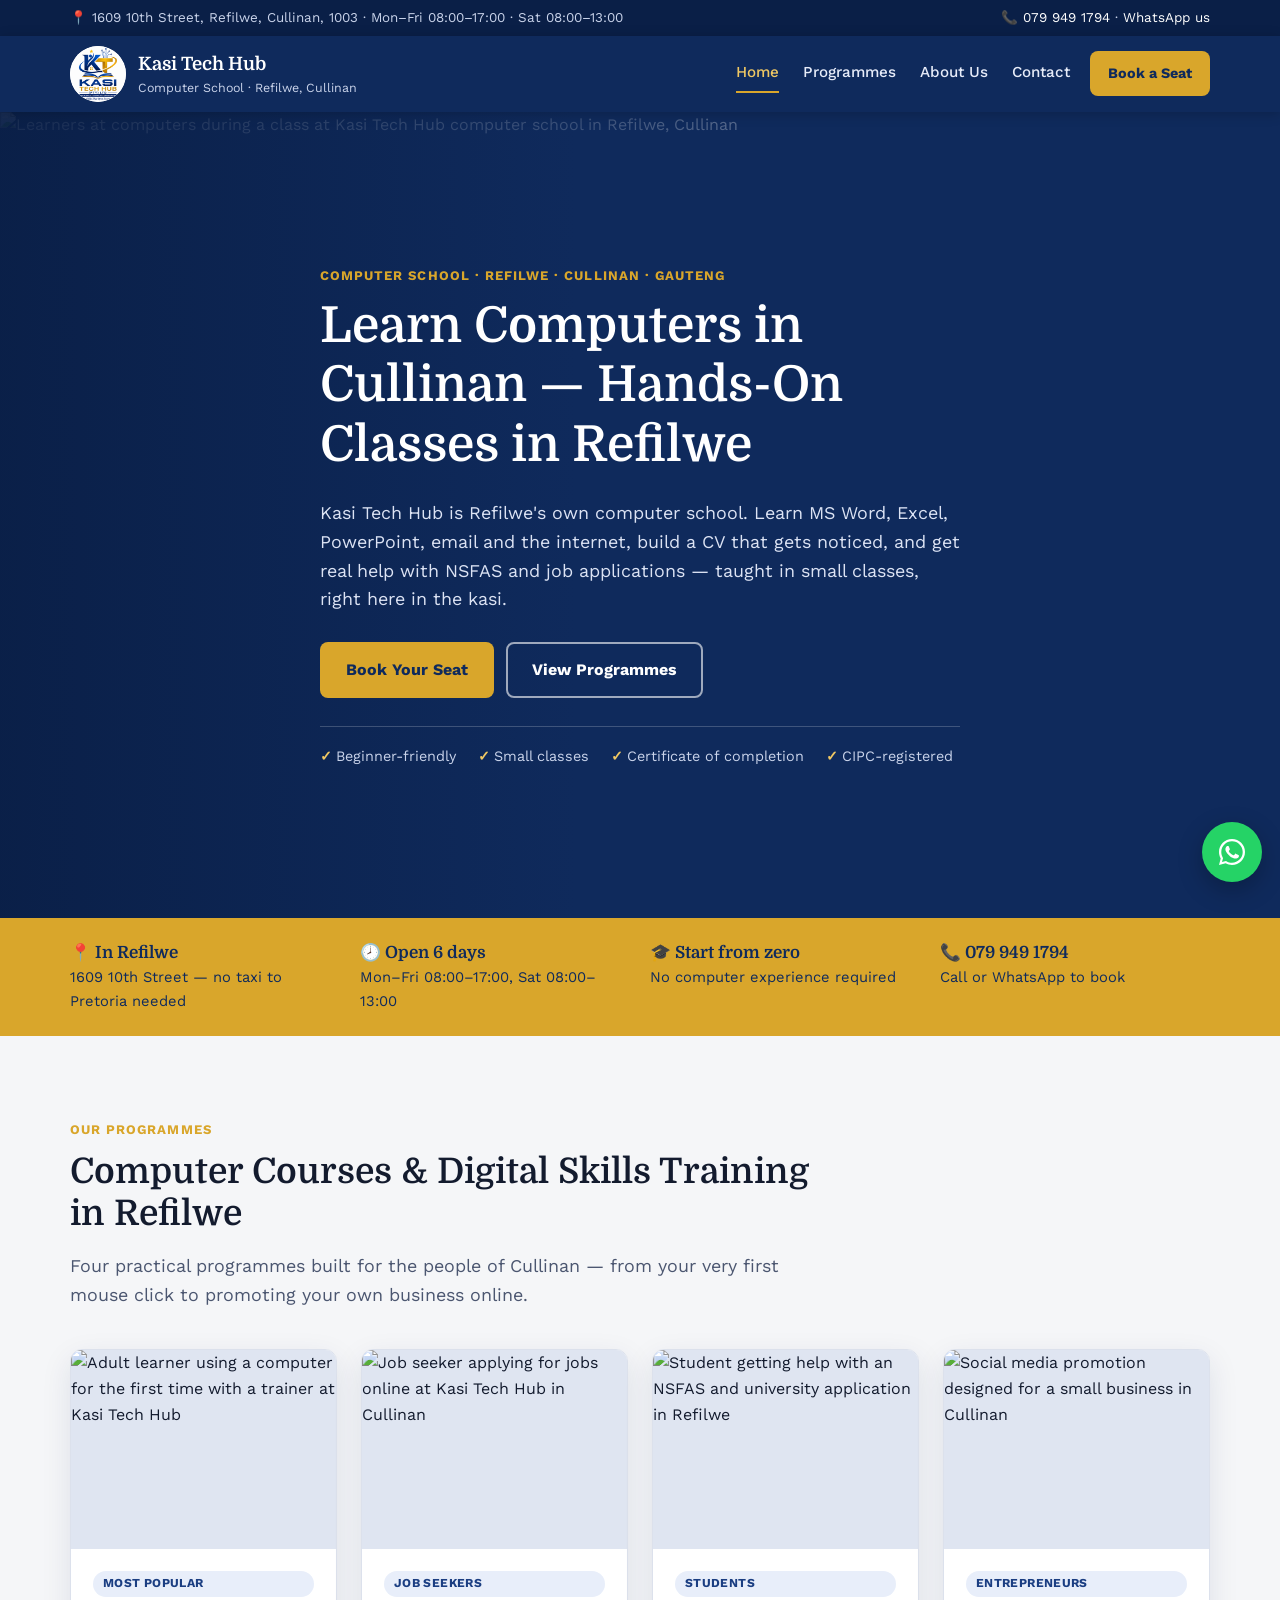
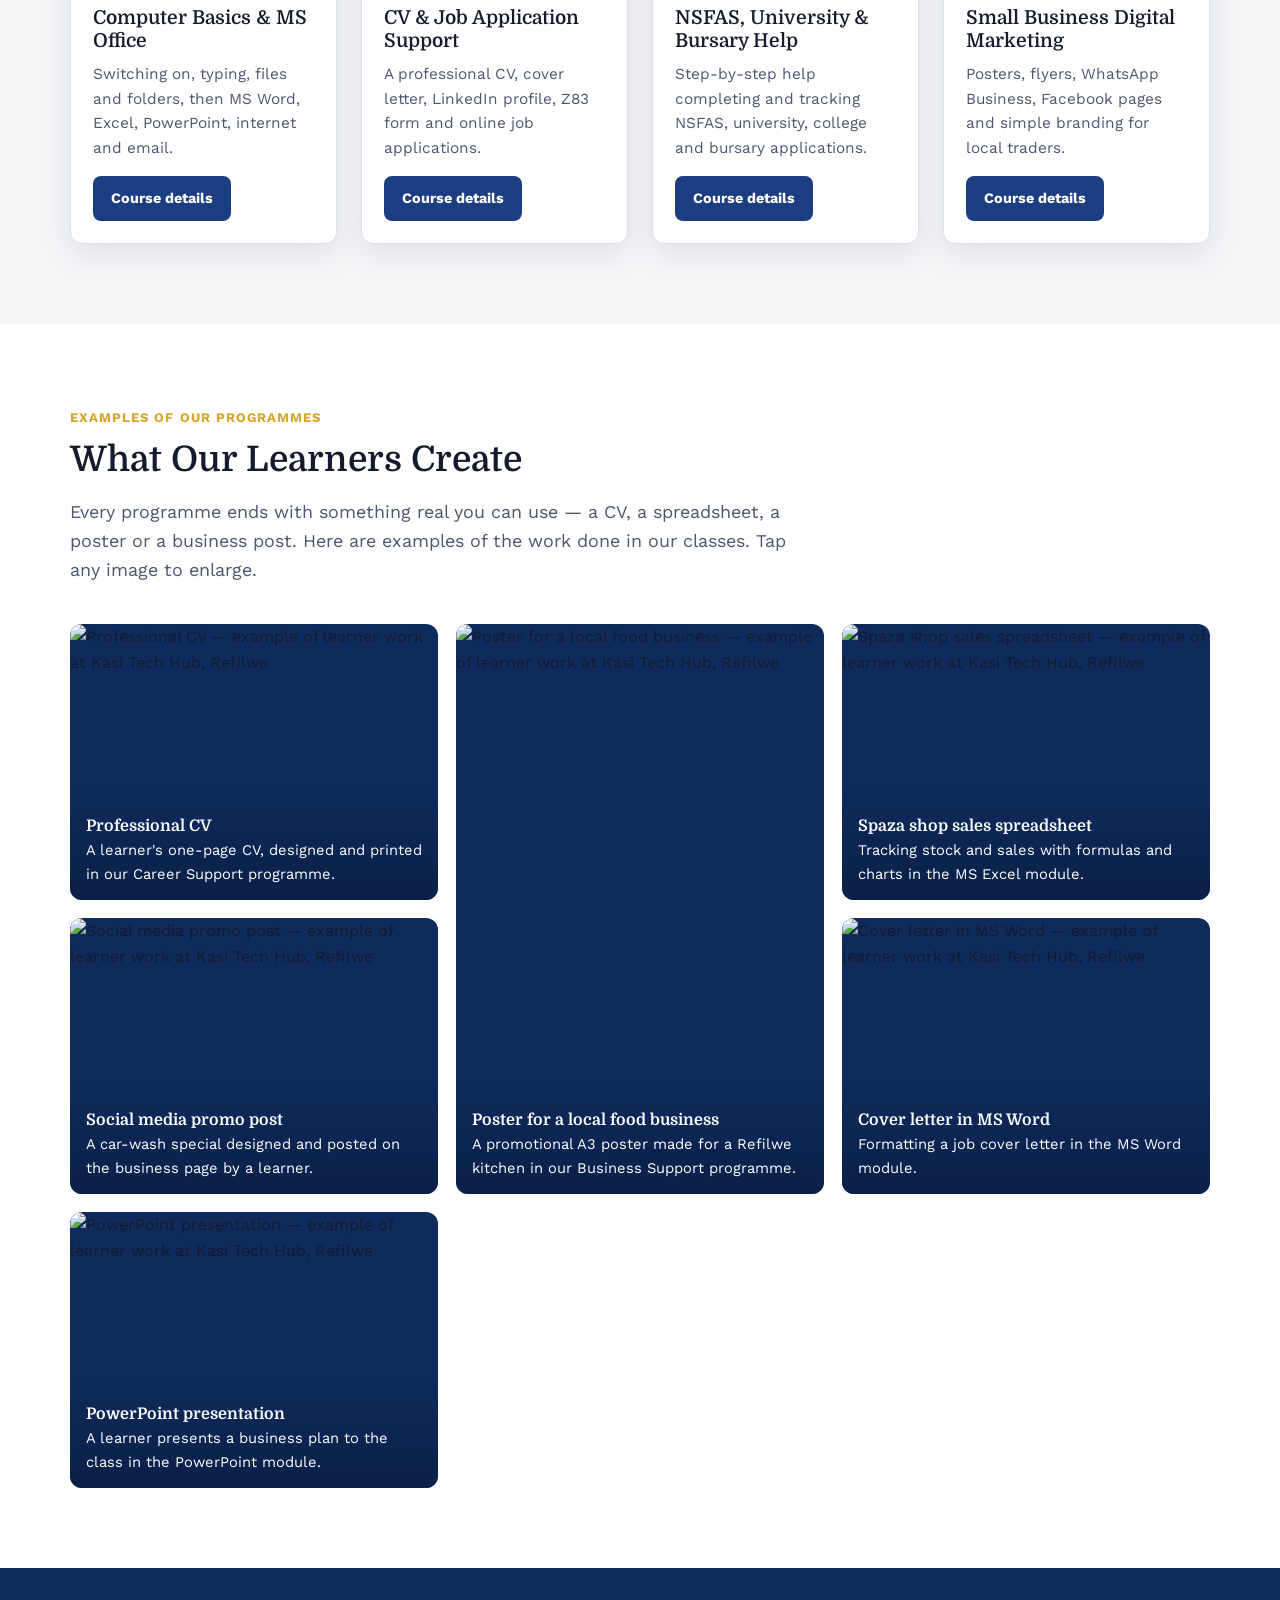
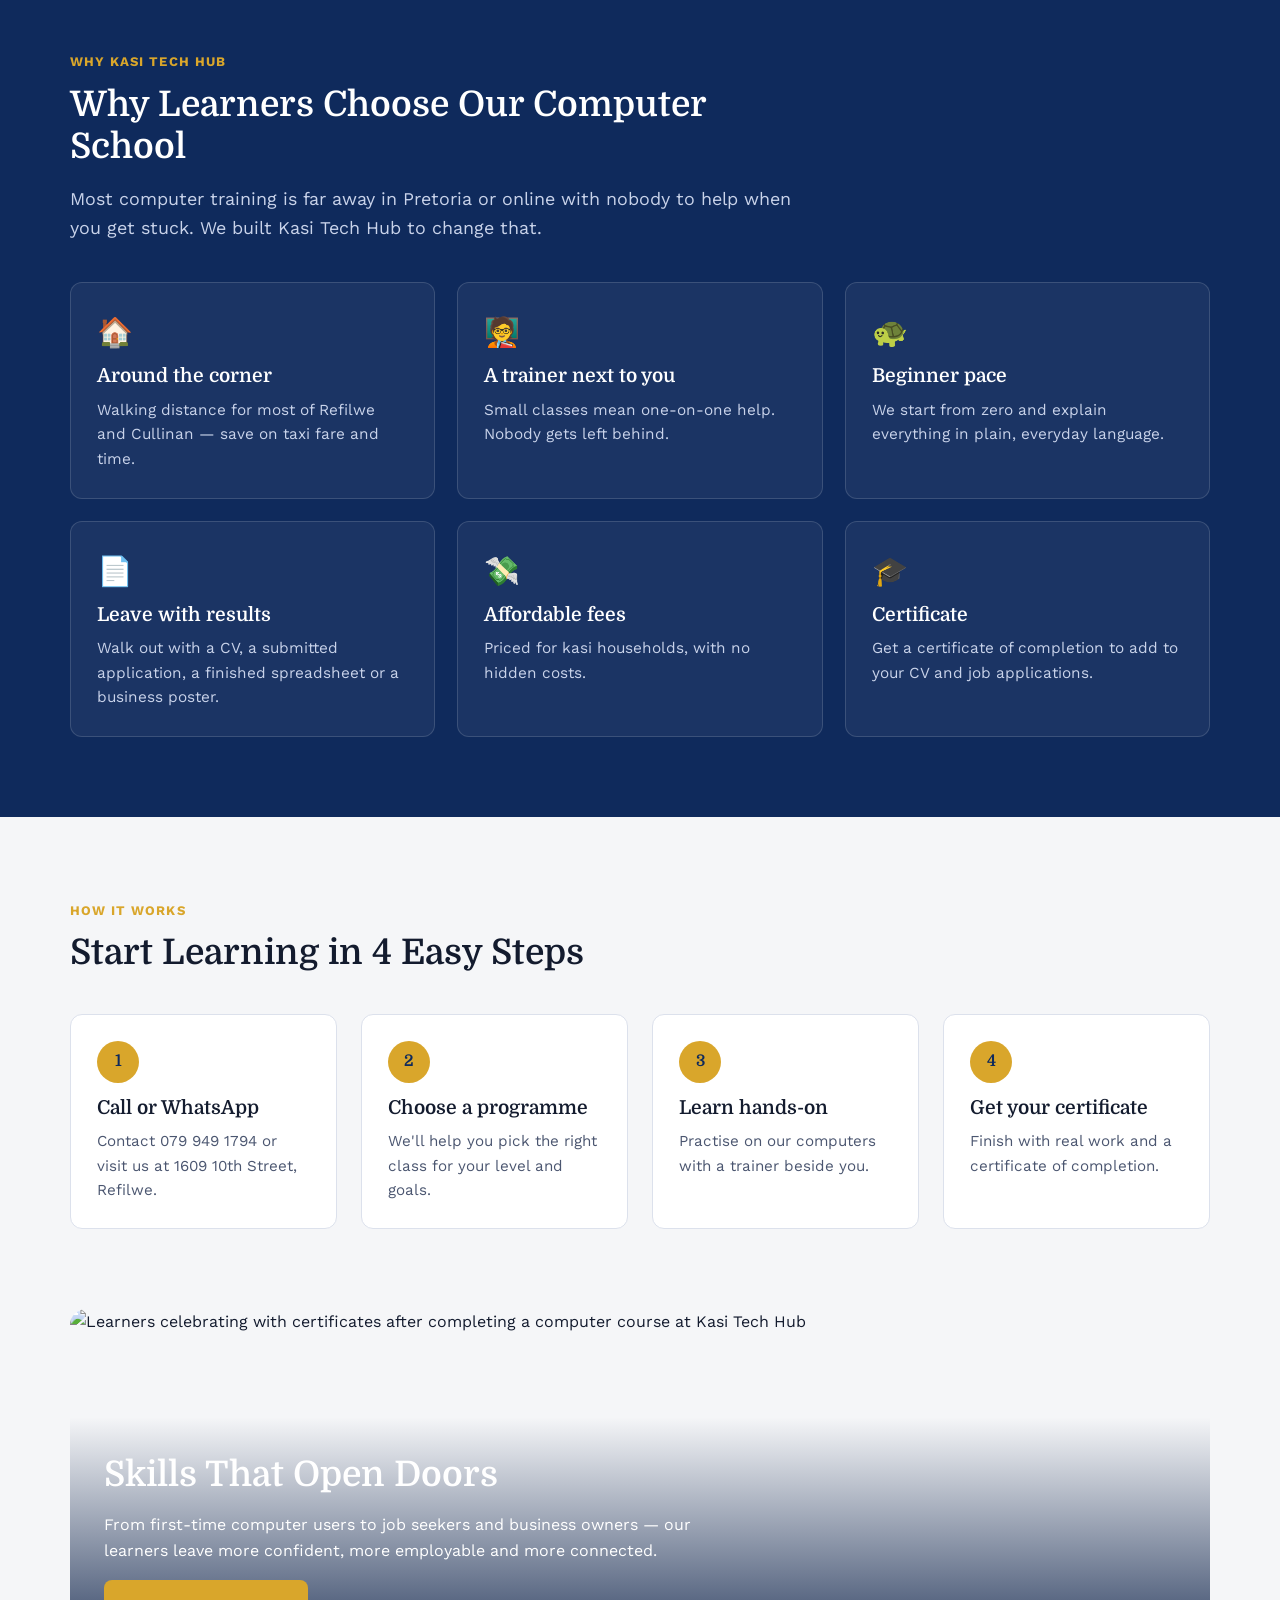
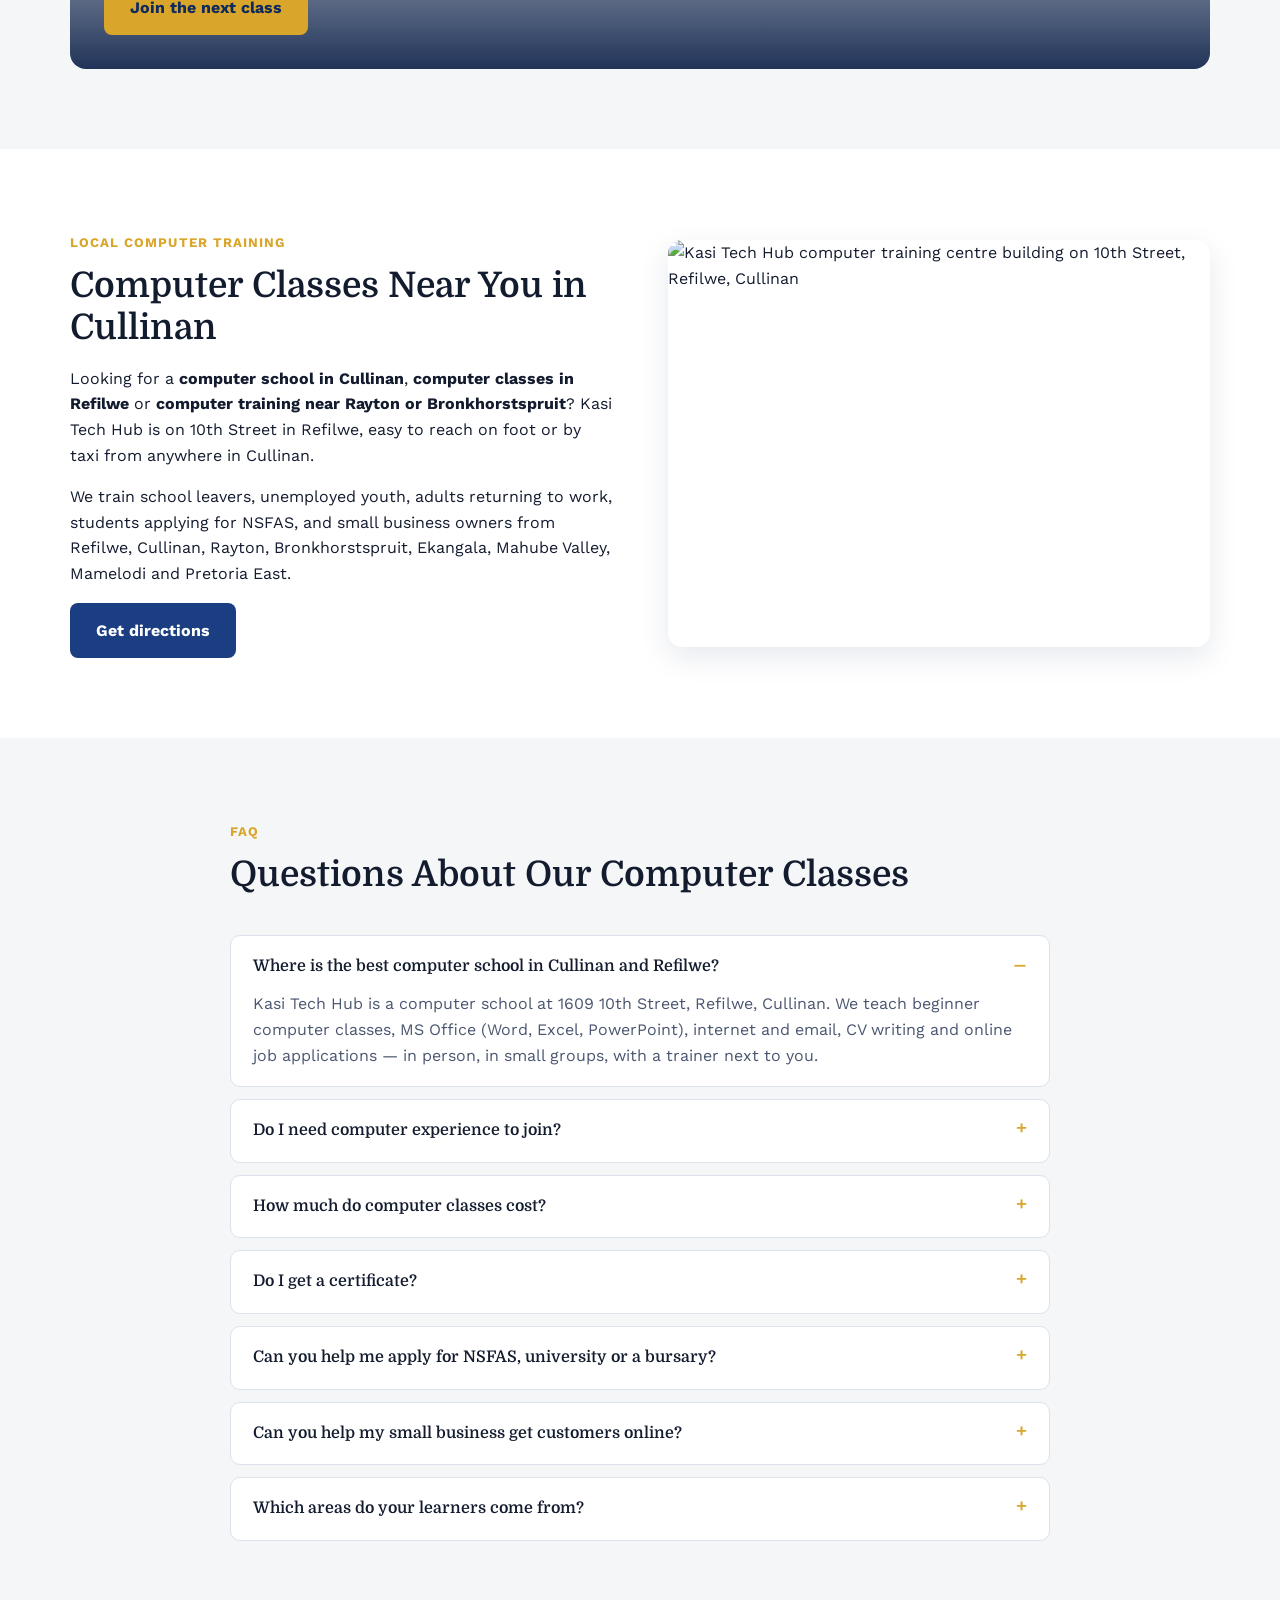
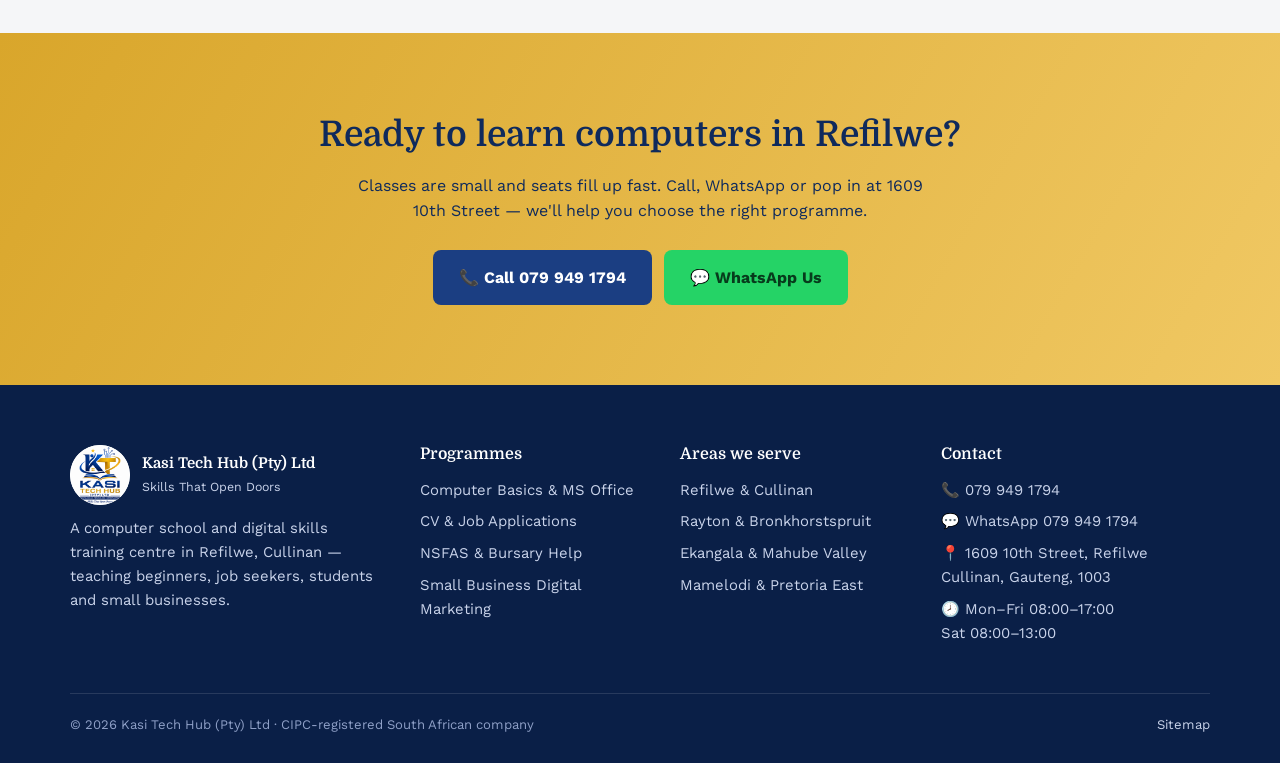
==== index.html @ 9af4c48a "Add Kasi Tech Hub website with programme examples and local SEO Static multi-page site (home, progra" ====
<!doctype html>
<html lang="en-ZA">
<head>
<meta charset="utf-8">
<meta name="viewport" content="width=device-width, initial-scale=1">
<title>Computer School in Cullinan &amp; Refilwe | Computer Classes – Kasi Tech Hub</title>
<meta name="description" content="Kasi Tech Hub is a computer school in Refilwe, Cullinan. Beginner computer classes, MS Word, Excel &amp; PowerPoint, CV writing, NSFAS help and small-business marketing. Call 079 949 1794.">
<link rel="canonical" href="https://www.kasitechhub.co.za/">
<meta name="robots" content="index, follow, max-image-preview:large">
<meta name="geo.region" content="ZA-GP">
<meta name="geo.placename" content="Refilwe, Cullinan">
<meta name="geo.position" content="-25.674;28.526">
<meta name="ICBM" content="-25.674, 28.526">
<meta name="theme-color" content="#0F2A5C">
<meta property="og:type" content="website">
<meta property="og:locale" content="en_ZA">
<meta property="og:site_name" content="Kasi Tech Hub">
<meta property="og:title" content="Computer School in Cullinan &amp; Refilwe | Computer Classes – Kasi Tech Hub">
<meta property="og:description" content="Kasi Tech Hub is a computer school in Refilwe, Cullinan. Beginner computer classes, MS Word, Excel &amp; PowerPoint, CV writing, NSFAS help and small-business marketing. Call 079 949 1794.">
<meta property="og:url" content="https://www.kasitechhub.co.za/">
<meta property="og:image" content="https://d8j0ntlcm91z4.cloudfront.net/user_3JV4uleisDnfjPxWDEigzoZjHHt/hf_20260926_125130_cab742f4-e5e0-47f6-91a9-5dfb69205cfe.png">
<meta name="twitter:card" content="summary_large_image">
<meta name="twitter:title" content="Computer School in Cullinan &amp; Refilwe | Computer Classes – Kasi Tech Hub">
<meta name="twitter:description" content="Kasi Tech Hub is a computer school in Refilwe, Cullinan. Beginner computer classes, MS Word, Excel &amp; PowerPoint, CV writing, NSFAS help and small-business marketing. Call 079 949 1794.">
<meta name="twitter:image" content="https://d8j0ntlcm91z4.cloudfront.net/user_3JV4uleisDnfjPxWDEigzoZjHHt/hf_20260926_125130_cab742f4-e5e0-47f6-91a9-5dfb69205cfe.png">
<link rel="icon" type="image/png" sizes="32x32" href="assets/img/logo-32.png">
<link rel="apple-touch-icon" href="assets/img/logo-180.png">
<link rel="manifest" href="site.webmanifest">
<link rel="preconnect" href="https://fonts.googleapis.com">
<link rel="preconnect" href="https://fonts.gstatic.com" crossorigin>
<link rel="preconnect" href="https://d8j0ntlcm91z4.cloudfront.net">
<link href="https://fonts.googleapis.com/css2?family=Domine:wght@500;600;700&family=Work+Sans:wght@400;500;600;700&display=swap" rel="stylesheet">
<link rel="stylesheet" href="assets/css/style.css">
<script type="application/ld+json">
{
 "@context": "https://schema.org",
 "@type": [
  "EducationalOrganization",
  "LocalBusiness"
 ],
 "@id": "https://www.kasitechhub.co.za/#organization",
 "name": "Kasi Tech Hub",
 "legalName": "Kasi Tech Hub (Pty) Ltd",
 "alternateName": [
  "KASI TECH HUB",
  "Kasi Tech Hub Computer School"
 ],
 "slogan": "Skills That Open Doors",
 "description": "Computer school and digital skills training centre in Refilwe, Cullinan offering beginner computer classes (MS Word, Excel, PowerPoint, internet and email), CV writing, online job applications, NSFAS and bursary application help, and small-business digital marketing.",
 "url": "https://www.kasitechhub.co.za/",
 "logo": "https://www.kasitechhub.co.za/assets/img/logo-512.png",
 "image": [
  "https://d8j0ntlcm91z4.cloudfront.net/user_3JV4uleisDnfjPxWDEigzoZjHHt/hf_20260926_125130_cab742f4-e5e0-47f6-91a9-5dfb69205cfe.png",
  "https://d8j0ntlcm91z4.cloudfront.net/user_3JV4uleisDnfjPxWDEigzoZjHHt/hf_20260926_125216_9e14f090-a2b2-4d70-9766-797fb8b77fbd.png"
 ],
 "telephone": "+27799491794",
 "priceRange": "R",
 "address": {
  "@type": "PostalAddress",
  "streetAddress": "1609 10th Street, Refilwe",
  "addressLocality": "Cullinan",
  "addressRegion": "Gauteng",
  "postalCode": "1003",
  "addressCountry": "ZA"
 },
 "geo": {
  "@type": "GeoCoordinates",
  "latitude": -25.674,
  "longitude": 28.526
 },
 "hasMap": "https://www.google.com/maps/search/?api=1&query=1609+10th+Street+Refilwe+Cullinan",
 "openingHoursSpecification": [
  {
   "@type": "OpeningHoursSpecification",
   "dayOfWeek": [
    "Monday",
    "Tuesday",
    "Wednesday",
    "Thursday",
    "Friday"
   ],
   "opens": "08:00",
   "closes": "17:00"
  },
  {
   "@type": "OpeningHoursSpecification",
   "dayOfWeek": "Saturday",
   "opens": "08:00",
   "closes": "13:00"
  }
 ],
 "areaServed": [
  {
   "@type": "Place",
   "name": "Refilwe"
  },
  {
   "@type": "Place",
   "name": "Cullinan"
  },
  {
   "@type": "Place",
   "name": "Rayton"
  },
  {
   "@type": "Place",
   "name": "Bronkhorstspruit"
  },
  {
   "@type": "Place",
   "name": "Ekangala"
  },
  {
   "@type": "Place",
   "name": "Mahube Valley"
  },
  {
   "@type": "Place",
   "name": "Mamelodi"
  },
  {
   "@type": "Place",
   "name": "Pretoria East"
  }
 ],
 "founder": {
  "@type": "Person",
  "name": "Thabang Seloane",
  "jobTitle": "Director"
 },
 "knowsAbout": [
  "Computer literacy",
  "Microsoft Word",
  "Microsoft Excel",
  "Microsoft PowerPoint",
  "CV writing",
  "NSFAS applications",
  "Digital marketing"
 ],
 "sameAs": []
}
</script>
<script type="application/ld+json">
{
 "@context": "https://schema.org",
 "@type": "FAQPage",
 "mainEntity": [
  {
   "@type": "Question",
   "name": "Where is the best computer school in Cullinan and Refilwe?",
   "acceptedAnswer": {
    "@type": "Answer",
    "text": "Kasi Tech Hub is a computer school at 1609 10th Street, Refilwe, Cullinan. We teach beginner computer classes, MS Office (Word, Excel, PowerPoint), internet and email, CV writing and online job applications — in person, in small groups, with a trainer next to you."
   }
  },
  {
   "@type": "Question",
   "name": "Do I need computer experience to join?",
   "acceptedAnswer": {
    "@type": "Answer",
    "text": "No. Every programme starts from zero. Many of our learners have never used a computer before, so we begin with switching the computer on, using the mouse and keyboard, and saving your work."
   }
  },
  {
   "@type": "Question",
   "name": "How much do computer classes cost?",
   "acceptedAnswer": {
    "@type": "Answer",
    "text": "Our fees are kept affordable for Refilwe and Cullinan households, with no hidden costs. Call or WhatsApp 079 949 1794 for the current fee list for your programme."
   }
  },
  {
   "@type": "Question",
   "name": "Do I get a certificate?",
   "acceptedAnswer": {
    "@type": "Answer",
    "text": "Yes. Learners who complete a programme receive a Kasi Tech Hub certificate of completion that you can add to your CV."
   }
  },
  {
   "@type": "Question",
   "name": "Can you help me apply for NSFAS, university or a bursary?",
   "acceptedAnswer": {
    "@type": "Answer",
    "text": "Yes. We sit with you and complete NSFAS, university, college and bursary applications online, help you scan and upload your documents, and show you how to track your application."
   }
  },
  {
   "@type": "Question",
   "name": "Can you help my small business get customers online?",
   "acceptedAnswer": {
    "@type": "Answer",
    "text": "Yes. We design posters and flyers, set up WhatsApp Business and Facebook pages, and teach you to post promotions so customers in Cullinan can find you."
   }
  },
  {
   "@type": "Question",
   "name": "Which areas do your learners come from?",
   "acceptedAnswer": {
    "@type": "Answer",
    "text": "Most learners come from Refilwe and Cullinan, and we also welcome people from Rayton, Bronkhorstspruit, Ekangala, Mahube Valley, Mamelodi and Pretoria East."
   }
  }
 ]
}
</script>
</head>
<body>
<a class="skip" href="#main">Skip to content</a>
<div class="topbar"><div class="wrap">
  <span>📍 1609 10th Street, Refilwe, Cullinan, 1003 <span class="hide-sm">· Mon–Fri 08:00–17:00 · Sat 08:00–13:00</span></span>
  <span>📞 <a href="tel:+27799491794">079 949 1794</a> · <a href="https://wa.me/27799491794">WhatsApp us</a></span>
</div></div>
<header class="site">
  <div class="header-row">
    <a class="brand" href="index.html" aria-label="Kasi Tech Hub home">
      <img src="assets/img/logo.png" alt="Kasi Tech Hub logo" width="56" height="56">
      <span><strong>Kasi Tech Hub</strong><span>Computer School · Refilwe, Cullinan</span></span>
    </a>
    <button class="menu-toggle" aria-expanded="false" aria-controls="menu">Menu</button>
    <nav class="primary" id="menu" aria-label="Main">
    <a href="index.html" aria-current="page">Home</a>
    <a href="programmes.html">Programmes</a>
    <a href="about.html">About Us</a>
    <a href="contact.html">Contact</a>
    </nav>
    <a class="btn btn-gold btn-sm" href="contact.html">Book a Seat</a>
  </div>
</header>

<main id="main">
<section class="hero">
  <img class="hero-bg" src="https://d8j0ntlcm91z4.cloudfront.net/user_3JV4uleisDnfjPxWDEigzoZjHHt/hf_20260926_125130_cab742f4-e5e0-47f6-91a9-5dfb69205cfe_min.webp" alt="Learners at computers during a class at Kasi Tech Hub computer school in Refilwe, Cullinan" width="1600" height="900" fetchpriority="high">
  <div class="wrap">
    <div class="hero-content">
      <span class="eyebrow">Computer School · Refilwe · Cullinan · Gauteng</span>
      <h1>Learn Computers in Cullinan — Hands-On Classes in Refilwe</h1>
      <p class="lede">Kasi Tech Hub is Refilwe's own computer school. Learn MS Word, Excel, PowerPoint, email and the internet, build a CV that gets noticed, and get real help with NSFAS and job applications — taught in small classes, right here in the kasi.</p>
      <div class="hero-cta">
        <a class="btn btn-gold" href="contact.html">Book Your Seat</a>
        <a class="btn btn-outline" href="programmes.html">View Programmes</a>
      </div>
      <div class="trust">
        <span>Beginner-friendly</span><span>Small classes</span><span>Certificate of completion</span><span>CIPC-registered</span>
      </div>
    </div>
  </div>
</section>

<div class="strip"><div class="wrap">
  <div><strong>📍 In Refilwe</strong>1609 10th Street — no taxi to Pretoria needed</div>
  <div><strong>🕗 Open 6 days</strong>Mon–Fri 08:00–17:00, Sat 08:00–13:00</div>
  <div><strong>🎓 Start from zero</strong>No computer experience required</div>
  <div><strong>📞 079 949 1794</strong>Call or WhatsApp to book</div>
</div></div>

<section id="programmes">
  <div class="wrap">
    <div class="section-head">
      <span class="eyebrow">Our programmes</span>
      <h2>Computer Courses &amp; Digital Skills Training in Refilwe</h2>
      <p class="lede">Four practical programmes built for the people of Cullinan — from your very first mouse click to promoting your own business online.</p>
    </div>
    <div class="cards">
      <article class="card">
        <img src="https://d8j0ntlcm91z4.cloudfront.net/user_3JV4uleisDnfjPxWDEigzoZjHHt/hf_20260926_125216_0af46487-e160-49c7-8f51-c1a892fc5977_min.webp" alt="Adult learner using a computer for the first time with a trainer at Kasi Tech Hub" loading="lazy" width="800" height="600">
        <div class="card-body"><span class="tag">MOST POPULAR</span><h3>Computer Basics &amp; MS Office</h3>
          <p>Switching on, typing, files and folders, then MS Word, Excel, PowerPoint, internet and email.</p>
          <a class="btn btn-navy btn-sm" href="programmes.html#computer-basics">Course details</a></div>
      </article>
      <article class="card">
        <img src="https://d8j0ntlcm91z4.cloudfront.net/user_3JV4uleisDnfjPxWDEigzoZjHHt/hf_20260926_125216_9ce984f4-3634-44bd-bc05-bc726876c1a0_min.webp" alt="Job seeker applying for jobs online at Kasi Tech Hub in Cullinan" loading="lazy" width="800" height="600">
        <div class="card-body"><span class="tag">JOB SEEKERS</span><h3>CV &amp; Job Application Support</h3>
          <p>A professional CV, cover letter, LinkedIn profile, Z83 form and online job applications.</p>
          <a class="btn btn-navy btn-sm" href="programmes.html#career">Course details</a></div>
      </article>
      <article class="card">
        <img src="https://d8j0ntlcm91z4.cloudfront.net/user_3JV4uleisDnfjPxWDEigzoZjHHt/hf_20260926_125216_1683ec9e-e6e0-465c-a689-b8f0b4a8f1a8_min.webp" alt="Student getting help with an NSFAS and university application in Refilwe" loading="lazy" width="800" height="600">
        <div class="card-body"><span class="tag">STUDENTS</span><h3>NSFAS, University &amp; Bursary Help</h3>
          <p>Step-by-step help completing and tracking NSFAS, university, college and bursary applications.</p>
          <a class="btn btn-navy btn-sm" href="programmes.html#education">Course details</a></div>
      </article>
      <article class="card">
        <img src="https://d8j0ntlcm91z4.cloudfront.net/user_3JV4uleisDnfjPxWDEigzoZjHHt/hf_20260926_125216_acf73781-5646-41f3-902a-8734a750a89c_min.webp" alt="Social media promotion designed for a small business in Cullinan" loading="lazy" width="800" height="600">
        <div class="card-body"><span class="tag">ENTREPRENEURS</span><h3>Small Business Digital Marketing</h3>
          <p>Posters, flyers, WhatsApp Business, Facebook pages and simple branding for local traders.</p>
          <a class="btn btn-navy btn-sm" href="programmes.html#business">Course details</a></div>
      </article>
    </div>
  </div>
</section>

<section id="examples" style="background:var(--surface)">
  <div class="wrap">
    <div class="section-head">
      <span class="eyebrow">Examples of our programmes</span>
      <h2>What Our Learners Create</h2>
      <p class="lede">Every programme ends with something real you can use — a CV, a spreadsheet, a poster or a business post. Here are examples of the work done in our classes. Tap any image to enlarge.</p>
    </div>
    <div class="gallery">
  <figure class=""><img src="https://d8j0ntlcm91z4.cloudfront.net/user_3JV4uleisDnfjPxWDEigzoZjHHt/hf_20260926_125216_7e4a7ed5-11cf-4974-9058-5f27483f0265_min.webp" alt="Professional CV — example of learner work at Kasi Tech Hub, Refilwe" loading="lazy" width="800" height="600"><figcaption><b>Professional CV</b>A learner's one-page CV, designed and printed in our Career Support programme.</figcaption></figure>
  <figure class="tall"><img src="https://d8j0ntlcm91z4.cloudfront.net/user_3JV4uleisDnfjPxWDEigzoZjHHt/hf_20260926_125216_51a10f20-39b2-4c3d-bf39-344d93b96498_min.webp" alt="Poster for a local food business — example of learner work at Kasi Tech Hub, Refilwe" loading="lazy" width="800" height="600"><figcaption><b>Poster for a local food business</b>A promotional A3 poster made for a Refilwe kitchen in our Business Support programme.</figcaption></figure>
  <figure class=""><img src="https://d8j0ntlcm91z4.cloudfront.net/user_3JV4uleisDnfjPxWDEigzoZjHHt/hf_20260926_125216_e2cdcccf-f65b-4228-a088-2543e880b2ff_min.webp" alt="Spaza shop sales spreadsheet — example of learner work at Kasi Tech Hub, Refilwe" loading="lazy" width="800" height="600"><figcaption><b>Spaza shop sales spreadsheet</b>Tracking stock and sales with formulas and charts in the MS Excel module.</figcaption></figure>
  <figure class=""><img src="https://d8j0ntlcm91z4.cloudfront.net/user_3JV4uleisDnfjPxWDEigzoZjHHt/hf_20260926_125216_acf73781-5646-41f3-902a-8734a750a89c_min.webp" alt="Social media promo post — example of learner work at Kasi Tech Hub, Refilwe" loading="lazy" width="800" height="600"><figcaption><b>Social media promo post</b>A car-wash special designed and posted on the business page by a learner.</figcaption></figure>
  <figure class=""><img src="https://d8j0ntlcm91z4.cloudfront.net/user_3JV4uleisDnfjPxWDEigzoZjHHt/hf_20260926_125216_6c82ff08-cc99-49a5-a837-b574ddd1720a_min.webp" alt="Cover letter in MS Word — example of learner work at Kasi Tech Hub, Refilwe" loading="lazy" width="800" height="600"><figcaption><b>Cover letter in MS Word</b>Formatting a job cover letter in the MS Word module.</figcaption></figure>
  <figure class=""><img src="https://d8j0ntlcm91z4.cloudfront.net/user_3JV4uleisDnfjPxWDEigzoZjHHt/hf_20260926_125216_dae05018-004c-401d-9f7d-161fc2ddcc3b_min.webp" alt="PowerPoint presentation — example of learner work at Kasi Tech Hub, Refilwe" loading="lazy" width="800" height="600"><figcaption><b>PowerPoint presentation</b>A learner presents a business plan to the class in the PowerPoint module.</figcaption></figure>
</div>
<div class="lightbox" role="dialog" aria-modal="true" aria-label="Enlarged example"><button aria-label="Close">×</button><img src="" alt=""><p></p></div>
  </div>
</section>

<section class="dark" id="why">
  <div class="wrap">
    <div class="section-head">
      <span class="eyebrow">Why Kasi Tech Hub</span>
      <h2>Why Learners Choose Our Computer School</h2>
      <p class="lede">Most computer training is far away in Pretoria or online with nobody to help when you get stuck. We built Kasi Tech Hub to change that.</p>
    </div>
    <div class="features">
      <div class="feature"><div class="ico">🏠</div><h3>Around the corner</h3><p>Walking distance for most of Refilwe and Cullinan — save on taxi fare and time.</p></div>
      <div class="feature"><div class="ico">🧑‍🏫</div><h3>A trainer next to you</h3><p>Small classes mean one-on-one help. Nobody gets left behind.</p></div>
      <div class="feature"><div class="ico">🐢</div><h3>Beginner pace</h3><p>We start from zero and explain everything in plain, everyday language.</p></div>
      <div class="feature"><div class="ico">📄</div><h3>Leave with results</h3><p>Walk out with a CV, a submitted application, a finished spreadsheet or a business poster.</p></div>
      <div class="feature"><div class="ico">💸</div><h3>Affordable fees</h3><p>Priced for kasi households, with no hidden costs.</p></div>
      <div class="feature"><div class="ico">🎓</div><h3>Certificate</h3><p>Get a certificate of completion to add to your CV and job applications.</p></div>
    </div>
  </div>
</section>

<section id="how">
  <div class="wrap">
    <div class="section-head"><span class="eyebrow">How it works</span><h2>Start Learning in 4 Easy Steps</h2></div>
    <div class="steps">
      <div class="step"><h3>Call or WhatsApp</h3><p>Contact 079 949 1794 or visit us at 1609 10th Street, Refilwe.</p></div>
      <div class="step"><h3>Choose a programme</h3><p>We'll help you pick the right class for your level and goals.</p></div>
      <div class="step"><h3>Learn hands-on</h3><p>Practise on our computers with a trainer beside you.</p></div>
      <div class="step"><h3>Get your certificate</h3><p>Finish with real work and a certificate of completion.</p></div>
    </div>
  </div>
</section>

<section style="padding-top:0">
  <div class="wrap">
    <div class="banner">
      <img src="https://d8j0ntlcm91z4.cloudfront.net/user_3JV4uleisDnfjPxWDEigzoZjHHt/hf_20260926_125243_c3351b5f-0755-4ce2-a9d0-02a6b1ad0cc9_min.webp" alt="Learners celebrating with certificates after completing a computer course at Kasi Tech Hub" loading="lazy" width="1600" height="900">
      <div class="banner-text">
        <h2>Skills That Open Doors</h2>
        <p>From first-time computer users to job seekers and business owners — our learners leave more confident, more employable and more connected.</p>
        <a class="btn btn-gold" href="contact.html">Join the next class</a>
      </div>
    </div>
  </div>
</section>

<section style="background:var(--surface)" id="areas">
  <div class="wrap split">
    <div>
      <span class="eyebrow">Local computer training</span>
      <h2>Computer Classes Near You in Cullinan</h2>
      <p>Looking for a <strong>computer school in Cullinan</strong>, <strong>computer classes in Refilwe</strong> or <strong>computer training near Rayton or Bronkhorstspruit</strong>? Kasi Tech Hub is on 10th Street in Refilwe, easy to reach on foot or by taxi from anywhere in Cullinan.</p>
      <p>We train school leavers, unemployed youth, adults returning to work, students applying for NSFAS, and small business owners from Refilwe, Cullinan, Rayton, Bronkhorstspruit, Ekangala, Mahube Valley, Mamelodi and Pretoria East.</p>
      <a class="btn btn-navy" href="contact.html#map">Get directions</a>
    </div>
    <figure class="split-media" style="margin:0">
      <img src="https://d8j0ntlcm91z4.cloudfront.net/user_3JV4uleisDnfjPxWDEigzoZjHHt/hf_20260926_125216_9e14f090-a2b2-4d70-9766-797fb8b77fbd_min.webp" alt="Kasi Tech Hub computer training centre building on 10th Street, Refilwe, Cullinan" loading="lazy" width="800" height="450">
    </figure>
  </div>
</section>

<section class="faq" id="faq">
  <div class="wrap" style="max-width:860px">
    <div class="section-head"><span class="eyebrow">FAQ</span><h2>Questions About Our Computer Classes</h2></div>
    <details open><summary>Where is the best computer school in Cullinan and Refilwe?</summary><p>Kasi Tech Hub is a computer school at 1609 10th Street, Refilwe, Cullinan. We teach beginner computer classes, MS Office (Word, Excel, PowerPoint), internet and email, CV writing and online job applications — in person, in small groups, with a trainer next to you.</p></details>
<details><summary>Do I need computer experience to join?</summary><p>No. Every programme starts from zero. Many of our learners have never used a computer before, so we begin with switching the computer on, using the mouse and keyboard, and saving your work.</p></details>
<details><summary>How much do computer classes cost?</summary><p>Our fees are kept affordable for Refilwe and Cullinan households, with no hidden costs. Call or WhatsApp 079 949 1794 for the current fee list for your programme.</p></details>
<details><summary>Do I get a certificate?</summary><p>Yes. Learners who complete a programme receive a Kasi Tech Hub certificate of completion that you can add to your CV.</p></details>
<details><summary>Can you help me apply for NSFAS, university or a bursary?</summary><p>Yes. We sit with you and complete NSFAS, university, college and bursary applications online, help you scan and upload your documents, and show you how to track your application.</p></details>
<details><summary>Can you help my small business get customers online?</summary><p>Yes. We design posters and flyers, set up WhatsApp Business and Facebook pages, and teach you to post promotions so customers in Cullinan can find you.</p></details>
<details><summary>Which areas do your learners come from?</summary><p>Most learners come from Refilwe and Cullinan, and we also welcome people from Rayton, Bronkhorstspruit, Ekangala, Mahube Valley, Mamelodi and Pretoria East.</p></details>
  </div>
</section>
</main>

<section class="cta">
  <div class="wrap">
    <h2>Ready to learn computers in Refilwe?</h2>
    <p>Classes are small and seats fill up fast. Call, WhatsApp or pop in at 1609 10th Street — we'll help you choose the right programme.</p>
    <div class="actions">
      <a class="btn btn-navy" href="tel:+27799491794">📞 Call 079 949 1794</a>
      <a class="btn btn-wa" href="https://wa.me/27799491794">💬 WhatsApp Us</a>
    </div>
  </div>
</section>

<footer>
  <div class="wrap">
    <div class="footer-grid">
      <div>
        <div class="footer-brand"><img src="assets/img/logo.png" alt="" width="60" height="60" loading="lazy"><div><strong>Kasi Tech Hub (Pty) Ltd</strong><br><small>Skills That Open Doors</small></div></div>
        <p>A computer school and digital skills training centre in Refilwe, Cullinan — teaching beginners, job seekers, students and small businesses.</p>
      </div>
      <div>
        <h4>Programmes</h4>
        <ul>
          <li><a href="programmes.html#computer-basics">Computer Basics &amp; MS Office</a></li>
          <li><a href="programmes.html#career">CV &amp; Job Applications</a></li>
          <li><a href="programmes.html#education">NSFAS &amp; Bursary Help</a></li>
          <li><a href="programmes.html#business">Small Business Digital Marketing</a></li>
        </ul>
      </div>
      <div>
        <h4>Areas we serve</h4>
        <ul>
          <li>Refilwe &amp; Cullinan</li>
          <li>Rayton &amp; Bronkhorstspruit</li>
          <li>Ekangala &amp; Mahube Valley</li>
          <li>Mamelodi &amp; Pretoria East</li>
        </ul>
      </div>
      <div>
        <h4>Contact</h4>
        <ul>
          <li><a href="tel:+27799491794">📞 079 949 1794</a></li>
          <li><a href="https://wa.me/27799491794">💬 WhatsApp 079 949 1794</a></li>
          <li>📍 1609 10th Street, Refilwe<br>Cullinan, Gauteng, 1003</li>
          <li>🕗 Mon–Fri 08:00–17:00<br>Sat 08:00–13:00</li>
        </ul>
      </div>
    </div>
    <div class="footer-bottom">
      <span>© <span data-year>2026</span> Kasi Tech Hub (Pty) Ltd · CIPC-registered South African company</span>
      <span><a href="sitemap.xml">Sitemap</a></span>
    </div>
  </div>
</footer>
<a class="wa-float" href="https://wa.me/27799491794?text=Hi%20Kasi%20Tech%20Hub%2C%20I%27d%20like%20to%20know%20more%20about%20your%20computer%20classes." aria-label="Chat with Kasi Tech Hub on WhatsApp"><svg viewBox="0 0 32 32" aria-hidden="true"><path d="M16 3C8.8 3 3 8.8 3 16c0 2.3.6 4.5 1.7 6.5L3 29l6.7-1.7c1.9 1 4.1 1.6 6.3 1.6 7.2 0 13-5.8 13-13S23.2 3 16 3zm0 23.7c-2 0-3.9-.5-5.6-1.5l-.4-.2-4 1 1.1-3.9-.3-.4C5.8 20 5.3 18 5.3 16 5.3 10.1 10.1 5.3 16 5.3S26.7 10.1 26.7 16 21.9 26.7 16 26.7zm5.9-8c-.3-.2-1.9-.9-2.2-1-.3-.1-.5-.2-.7.2-.2.3-.8 1-1 1.2-.2.2-.4.2-.7.1-.3-.2-1.4-.5-2.6-1.6-1-.9-1.6-1.9-1.8-2.2-.2-.3 0-.5.1-.7l.5-.6c.2-.2.2-.3.3-.6.1-.2 0-.4 0-.6l-1-2.4c-.3-.6-.5-.5-.7-.5h-.6c-.2 0-.6.1-.9.4-.3.3-1.2 1.1-1.2 2.8s1.2 3.2 1.4 3.5c.2.2 2.4 3.6 5.7 5 .8.3 1.4.5 1.9.7.8.3 1.5.2 2.1.1.6-.1 1.9-.8 2.2-1.5.3-.7.3-1.4.2-1.5-.1-.2-.3-.3-.6-.4z"/></svg></a>
<script src="assets/js/main.js" defer></script>
</body>
</html>
---- assets/css/style.css ----
/* Kasi Tech Hub — site styles */
:root{
  --navy-deep:#0F2A5C;
  --navy:#1B3E82;
  --navy-mid:#2E56A8;
  --gold:#D9A62B;
  --gold-light:#F0C863;
  --green:#25D366;
  --bg:#F5F6F8;
  --surface:#FFFFFF;
  --text:#131B2E;
  --muted:#4B5670;
  --border:#DCE1EC;
  --radius:8px;
  --shadow:0 10px 30px rgba(15,42,92,.10);
}
*,*::before,*::after{box-sizing:border-box;}
html{scroll-behavior:smooth; scroll-padding-top:90px;}
body{
  margin:0; background:var(--bg); color:var(--text);
  font-family:'Work Sans',-apple-system,BlinkMacSystemFont,'Segoe UI',sans-serif;
  line-height:1.6; -webkit-font-smoothing:antialiased;
}
h1,h2,h3,h4{font-family:'Domine',Georgia,serif; line-height:1.2; margin:0 0 .5em; font-weight:600;}
h1{font-size:clamp(2rem,4.4vw,3.1rem);}
h2{font-size:clamp(1.55rem,3vw,2.2rem);}
h3{font-size:1.2rem;}
p{margin:0 0 1em;}
a{color:var(--navy-mid);}
img{max-width:100%; height:auto; display:block;}
.wrap{max-width:1180px; margin:0 auto; padding:0 20px;}
section{padding:80px 0;}
.eyebrow{display:inline-block; font-size:.82rem; font-weight:700; letter-spacing:.08em; text-transform:uppercase; color:var(--gold); margin-bottom:.8em;}
.lede{font-size:1.12rem; color:var(--muted); max-width:66ch;}
.section-head{max-width:760px; margin-bottom:40px;}
.center{text-align:center; margin-left:auto; margin-right:auto;}
.skip{position:absolute; left:-9999px;}
.skip:focus{left:12px; top:12px; z-index:100; background:#fff; padding:8px 12px;}

/* Top bar */
.topbar{background:#0A1F47; color:#C9D3EA; font-size:.84rem;}
.topbar .wrap{display:flex; justify-content:space-between; gap:12px; padding-top:7px; padding-bottom:7px; flex-wrap:wrap;}
.topbar a{color:#fff; text-decoration:none;}

/* Header */
header.site{position:sticky; top:0; z-index:50; background:var(--navy-deep); box-shadow:0 2px 12px rgba(0,0,0,.2);}
.header-row{display:flex; align-items:center; gap:20px; padding:10px 20px; max-width:1180px; margin:0 auto;}
.brand{display:flex; align-items:center; gap:12px; text-decoration:none; margin-right:auto;}
.brand img{width:56px; height:56px; border-radius:50%; background:#fff;}
.brand strong{display:block; color:#fff; font-family:'Domine',serif; font-size:1.15rem;}
.brand span{display:block; color:#C9D3EA; font-size:.78rem;}
nav.primary{display:flex; gap:24px;}
nav.primary a{color:#E7ECF9; text-decoration:none; font-weight:500; font-size:.95rem; padding:6px 0; border-bottom:2px solid transparent;}
nav.primary a:hover, nav.primary a[aria-current="page"]{color:var(--gold-light); border-bottom-color:var(--gold);}
.menu-toggle{display:none; background:none; border:1px solid rgba(255,255,255,.4); color:#fff; padding:8px 12px; border-radius:var(--radius); font:inherit; cursor:pointer;}

/* Buttons */
.btn{display:inline-flex; align-items:center; gap:8px; font-weight:700; padding:13px 24px; border-radius:var(--radius); text-decoration:none; border:2px solid transparent; transition:transform .15s, background .15s; cursor:pointer; font-size:1rem; font-family:inherit;}
.btn:hover{transform:translateY(-2px);}
.btn-gold{background:var(--gold); color:var(--navy-deep);}
.btn-gold:hover{background:var(--gold-light);}
.btn-navy{background:var(--navy); color:#fff;}
.btn-navy:hover{background:var(--navy-mid);}
.btn-outline{border-color:rgba(255,255,255,.6); color:#fff;}
.btn-outline:hover{border-color:#fff;}
.btn-wa{background:var(--green); color:#073B1C;}
.btn-sm{padding:9px 16px; font-size:.9rem;}

/* Hero */
.hero{position:relative; color:#fff; min-height:620px; display:flex; align-items:center; overflow:hidden; background:var(--navy-deep);}
.hero-bg{position:absolute; inset:0; width:100%; height:100%; object-fit:cover;}
.hero::after{content:""; position:absolute; inset:0; background:linear-gradient(90deg, rgba(10,31,71,.94) 0%, rgba(15,42,92,.82) 45%, rgba(15,42,92,.35) 100%);}
.hero .wrap{position:relative; z-index:1; padding-top:70px; padding-bottom:70px;}
.hero-content{max-width:640px;}
.hero h1{color:#fff;}
.hero .lede{color:#DCE3F4;}
.hero-cta{display:flex; flex-wrap:wrap; gap:12px; margin:28px 0;}
.trust{display:flex; flex-wrap:wrap; gap:10px 22px; padding-top:18px; border-top:1px solid rgba(255,255,255,.2); font-size:.9rem; color:#C9D3EA;}
.trust span::before{content:"✓ "; color:var(--gold-light); font-weight:700;}

.page-hero{background:linear-gradient(135deg,var(--navy-deep),var(--navy)); color:#fff; padding:64px 0 56px;}
.page-hero h1{color:#fff;}
.page-hero .lede{color:#D7DEF2;}
.crumbs{font-size:.85rem; color:#AEB9D1; margin-bottom:14px;}
.crumbs a{color:#fff;}

/* Info strip */
.strip{background:var(--gold); color:var(--navy-deep);}
.strip .wrap{display:grid; grid-template-columns:repeat(4,1fr); gap:20px; padding-top:22px; padding-bottom:22px;}
.strip div{font-size:.92rem;}
.strip strong{display:block; font-family:'Domine',serif; font-size:1.05rem;}

/* Programme cards */
.cards{display:grid; grid-template-columns:repeat(auto-fit,minmax(260px,1fr)); gap:24px;}
.card{background:var(--surface); border:1px solid var(--border); border-radius:12px; overflow:hidden; box-shadow:var(--shadow); display:flex; flex-direction:column;}
.card img{aspect-ratio:4/3; object-fit:cover; width:100%; background:#dfe5f1;}
.card-body{padding:22px; display:flex; flex-direction:column; flex:1;}
.card-body p{color:var(--muted); font-size:.96rem;}
.card-body ul{margin:0 0 16px; padding-left:1.1em; color:var(--muted); font-size:.95rem;}
.card-body .btn{margin-top:auto; align-self:flex-start;}
.tag{display:inline-block; background:#E8EEFA; color:var(--navy); font-size:.76rem; font-weight:700; padding:3px 10px; border-radius:99px; margin-bottom:10px; letter-spacing:.03em;}

/* Split rows */
.split{display:grid; grid-template-columns:1fr 1fr; gap:56px; align-items:center;}
.split + .split{margin-top:80px;}
.split.reverse .split-media{order:2;}
.split-media img{border-radius:14px; box-shadow:var(--shadow); width:100%; aspect-ratio:4/3; object-fit:cover;}
.split-media figcaption{font-size:.85rem; color:var(--muted); margin-top:10px;}
.check{list-style:none; padding:0; margin:0 0 20px;}
.check li{padding-left:28px; position:relative; margin-bottom:8px;}
.check li::before{content:"✓"; position:absolute; left:0; top:0; color:var(--gold); font-weight:800;}
.meta{display:flex; flex-wrap:wrap; gap:10px; margin:0 0 20px; padding:0; list-style:none;}
.meta li{background:var(--surface); border:1px solid var(--border); border-radius:99px; padding:5px 14px; font-size:.86rem;}
.meta li b{color:var(--navy);}

/* Portfolio / examples gallery */
.gallery{display:grid; grid-template-columns:repeat(3,1fr); gap:18px;}
.gallery figure{margin:0; position:relative; border-radius:12px; overflow:hidden; background:var(--navy-deep); cursor:zoom-in;}
.gallery img{width:100%; aspect-ratio:4/3; object-fit:cover; transition:transform .35s, opacity .35s;}
.gallery figure:hover img{transform:scale(1.05); opacity:.85;}
.gallery figcaption{position:absolute; left:0; right:0; bottom:0; padding:30px 16px 14px; color:#fff; font-size:.92rem; background:linear-gradient(transparent, rgba(10,31,71,.92));}
.gallery figcaption b{display:block; font-family:'Domine',serif; font-size:1rem;}
.gallery .tall{grid-row:span 2;}
.gallery .tall img{aspect-ratio:auto; height:100%;}

.lightbox{position:fixed; inset:0; background:rgba(5,12,28,.92); display:none; align-items:center; justify-content:center; z-index:200; padding:20px; flex-direction:column;}
.lightbox.open{display:flex;}
.lightbox img{max-height:80vh; border-radius:10px;}
.lightbox p{color:#fff; margin-top:14px; text-align:center; max-width:60ch;}
.lightbox button{position:absolute; top:16px; right:20px; background:none; border:0; color:#fff; font-size:2.2rem; cursor:pointer;}

/* Why / compare */
.dark{background:var(--navy-deep); color:#fff;}
.dark h2,.dark h3{color:#fff;}
.dark .lede{color:#C9D3EA;}
.features{display:grid; grid-template-columns:repeat(3,1fr); gap:22px;}
.feature{background:rgba(255,255,255,.05); border:1px solid rgba(255,255,255,.14); border-radius:12px; padding:26px;}
.feature .ico{font-size:1.8rem; margin-bottom:10px;}
.feature p{color:#C9D3EA; margin:0; font-size:.96rem;}

.table-wrap{overflow-x:auto; border-radius:12px; border:1px solid var(--border); background:var(--surface);}
table{width:100%; border-collapse:collapse; min-width:560px;}
th,td{padding:14px 18px; text-align:left; border-bottom:1px solid var(--border); font-size:.95rem;}
th{background:var(--navy); color:#fff; font-weight:600;}
tr:last-child td{border-bottom:0;}
td:first-child{font-weight:600;}

/* Steps */
.steps{display:grid; grid-template-columns:repeat(4,1fr); gap:24px; counter-reset:s;}
.step{background:var(--surface); border-radius:12px; padding:26px; border:1px solid var(--border); position:relative;}
.step::before{counter-increment:s; content:counter(s); display:flex; width:42px; height:42px; border-radius:50%; background:var(--gold); color:var(--navy-deep); align-items:center; justify-content:center; font-weight:800; margin-bottom:14px; font-family:'Domine',serif;}
.step p{color:var(--muted); margin:0; font-size:.95rem;}

/* Wide banner photo */
.banner{position:relative; border-radius:16px; overflow:hidden; min-height:360px; display:flex; align-items:flex-end;}
.banner img{position:absolute; inset:0; width:100%; height:100%; object-fit:cover;}
.banner::after{content:""; position:absolute; inset:0; background:linear-gradient(transparent 30%, rgba(10,31,71,.9));}
.banner-text{position:relative; z-index:1; color:#fff; padding:34px; max-width:720px;}
.banner-text h2{color:#fff;}

/* FAQ */
.faq details{background:var(--surface); border:1px solid var(--border); border-radius:10px; padding:18px 22px; margin-bottom:12px;}
.faq summary{font-weight:600; cursor:pointer; font-family:'Domine',serif; list-style:none; display:flex; justify-content:space-between; gap:12px;}
.faq summary::-webkit-details-marker{display:none;}
.faq summary::after{content:"+"; color:var(--gold); font-size:1.4rem; line-height:1;}
.faq details[open] summary::after{content:"–";}
.faq details p{margin:12px 0 0; color:var(--muted);}

/* Contact */
.contact-grid{display:grid; grid-template-columns:1fr 1fr; gap:40px;}
.panel{background:var(--surface); border:1px solid var(--border); border-radius:14px; padding:30px; box-shadow:var(--shadow);}
form label{display:block; font-weight:600; font-size:.92rem; margin:14px 0 6px;}
form input, form select, form textarea{width:100%; padding:12px 14px; border:1px solid var(--border); border-radius:var(--radius); font:inherit; background:#fff; color:var(--text);}
form input:focus, form select:focus, form textarea:focus{outline:2px solid var(--gold); border-color:var(--gold);}
form .btn{margin-top:18px; width:100%; justify-content:center;}
.hours{width:100%; min-width:0;}
.hours td{padding:8px 0; border-bottom:1px dashed var(--border);}
.map{border:0; width:100%; height:340px; border-radius:14px;}

/* CTA */
.cta{background:linear-gradient(120deg,var(--gold),var(--gold-light)); text-align:center; color:var(--navy-deep);}
.cta p{max-width:60ch; margin:0 auto 26px;}
.cta .actions{display:flex; gap:12px; justify-content:center; flex-wrap:wrap;}

/* Footer */
footer{background:#0A1F47; color:#C9D3EA; padding:60px 0 28px; font-size:.93rem;}
.footer-grid{display:grid; grid-template-columns:1.4fr 1fr 1fr 1.2fr; gap:36px;}
footer h4{color:#fff; font-size:1rem; margin-bottom:14px;}
footer ul{list-style:none; margin:0; padding:0;}
footer li{margin-bottom:8px;}
footer a{color:#C9D3EA; text-decoration:none;}
footer a:hover{color:var(--gold-light);}
.footer-brand{display:flex; gap:12px; align-items:center; margin-bottom:12px;}
.footer-brand img{width:60px; height:60px; border-radius:50%; background:#fff;}
.footer-brand strong{color:#fff; font-family:'Domine',serif;}
.footer-bottom{border-top:1px solid rgba(255,255,255,.12); margin-top:40px; padding-top:20px; display:flex; justify-content:space-between; flex-wrap:wrap; gap:10px; font-size:.82rem; color:#8FA0C7;}

/* Floating WhatsApp */
.wa-float{position:fixed; right:18px; bottom:18px; z-index:90; width:60px; height:60px; border-radius:50%; background:var(--green); display:flex; align-items:center; justify-content:center; box-shadow:0 8px 24px rgba(0,0,0,.25);}
.wa-float svg{width:32px; height:32px; fill:#fff;}

/* Responsive */
@media (max-width:980px){
  .features,.steps{grid-template-columns:1fr 1fr;}
  .footer-grid{grid-template-columns:1fr 1fr;}
  .gallery{grid-template-columns:1fr 1fr;}
  .strip .wrap{grid-template-columns:1fr 1fr;}
}
@media (max-width:860px){
  .menu-toggle{display:block;}
  nav.primary{display:none; position:absolute; top:100%; left:0; right:0; background:var(--navy-deep); flex-direction:column; gap:0; padding:8px 20px 16px; border-top:1px solid rgba(255,255,255,.1);}
  nav.primary.open{display:flex;}
  nav.primary a{padding:12px 0; border-bottom:1px solid rgba(255,255,255,.08);}
  .header-row .btn{display:none;}
  .split,.contact-grid{grid-template-columns:1fr; gap:28px;}
  .split.reverse .split-media{order:0;}
  .hero{min-height:560px;}
  .hero::after{background:linear-gradient(180deg, rgba(10,31,71,.75), rgba(10,31,71,.95));}
}
@media (max-width:600px){
  section{padding:56px 0;}
  .features,.steps,.gallery,.footer-grid,.strip .wrap{grid-template-columns:1fr;}
  .gallery .tall{grid-row:auto;}
  .gallery .tall img{aspect-ratio:4/3;}
  .brand span{display:none;}
  .topbar .hide-sm{display:none;}
}
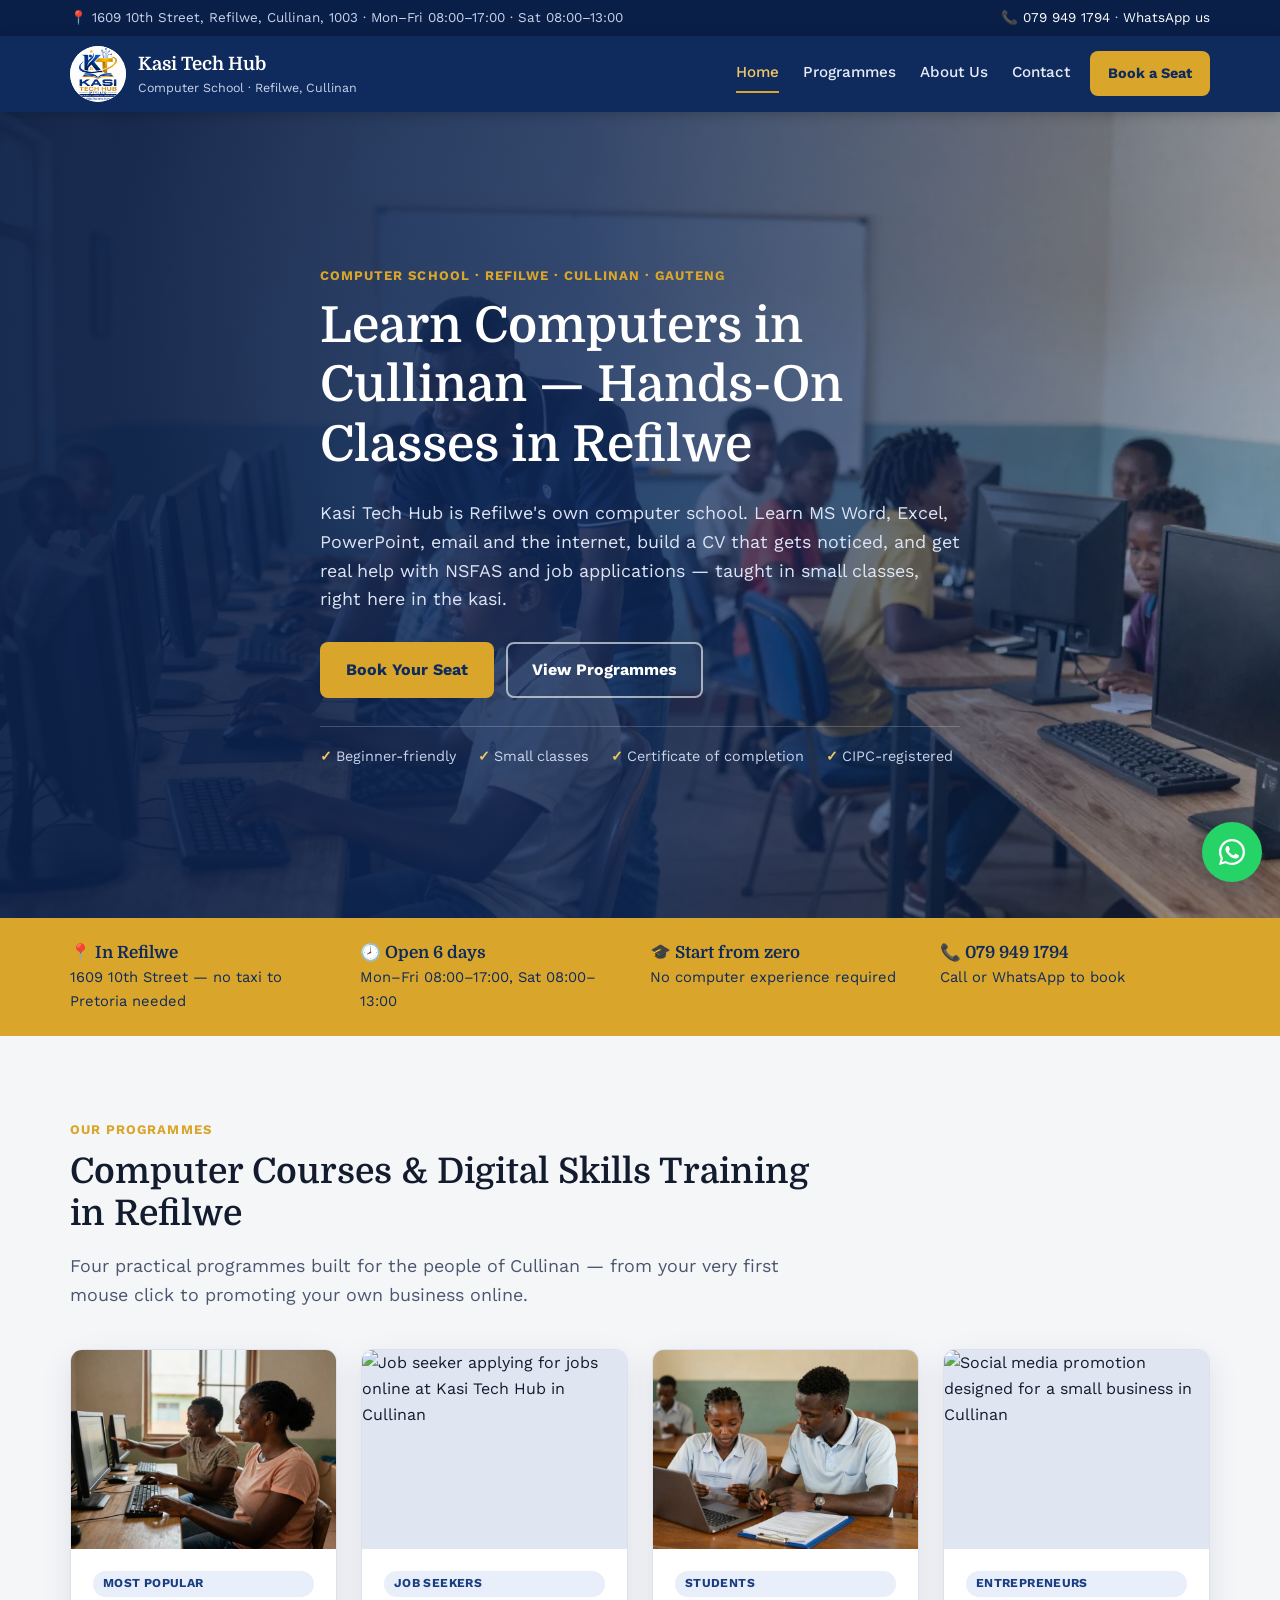
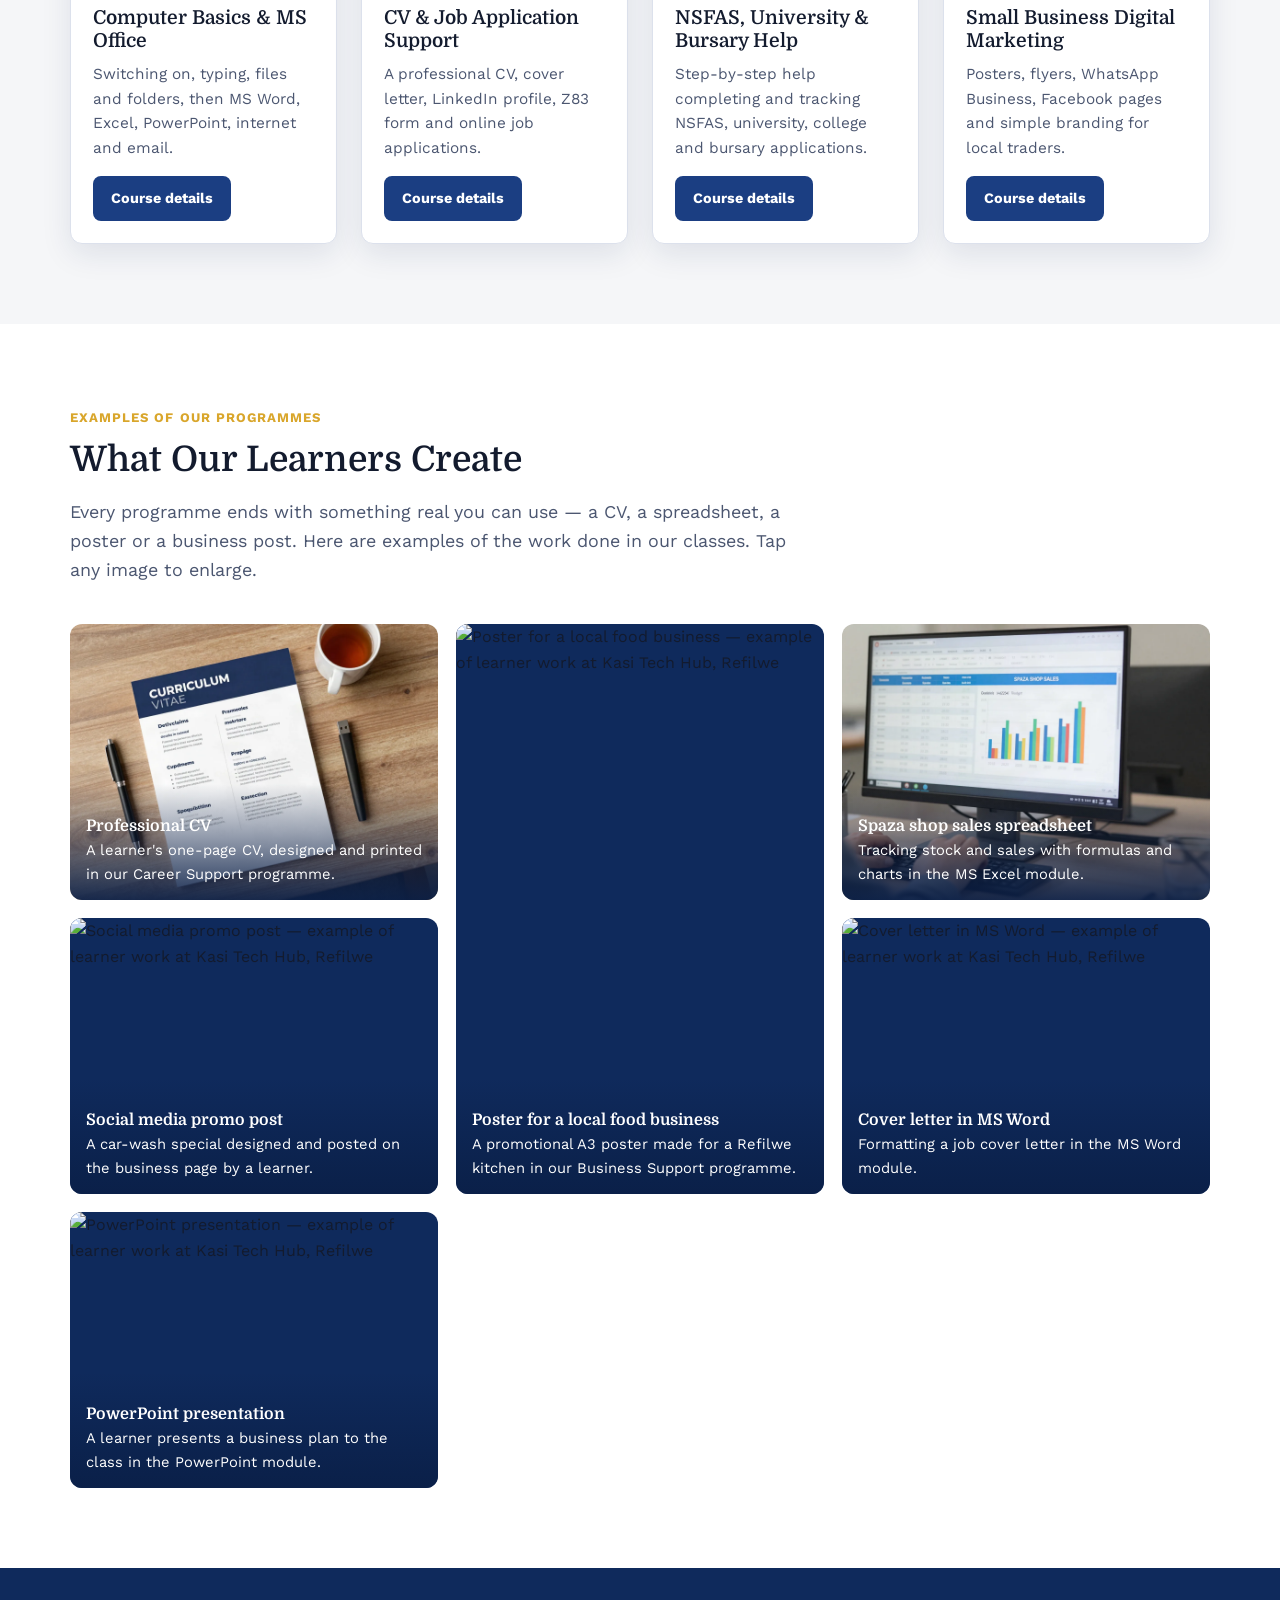
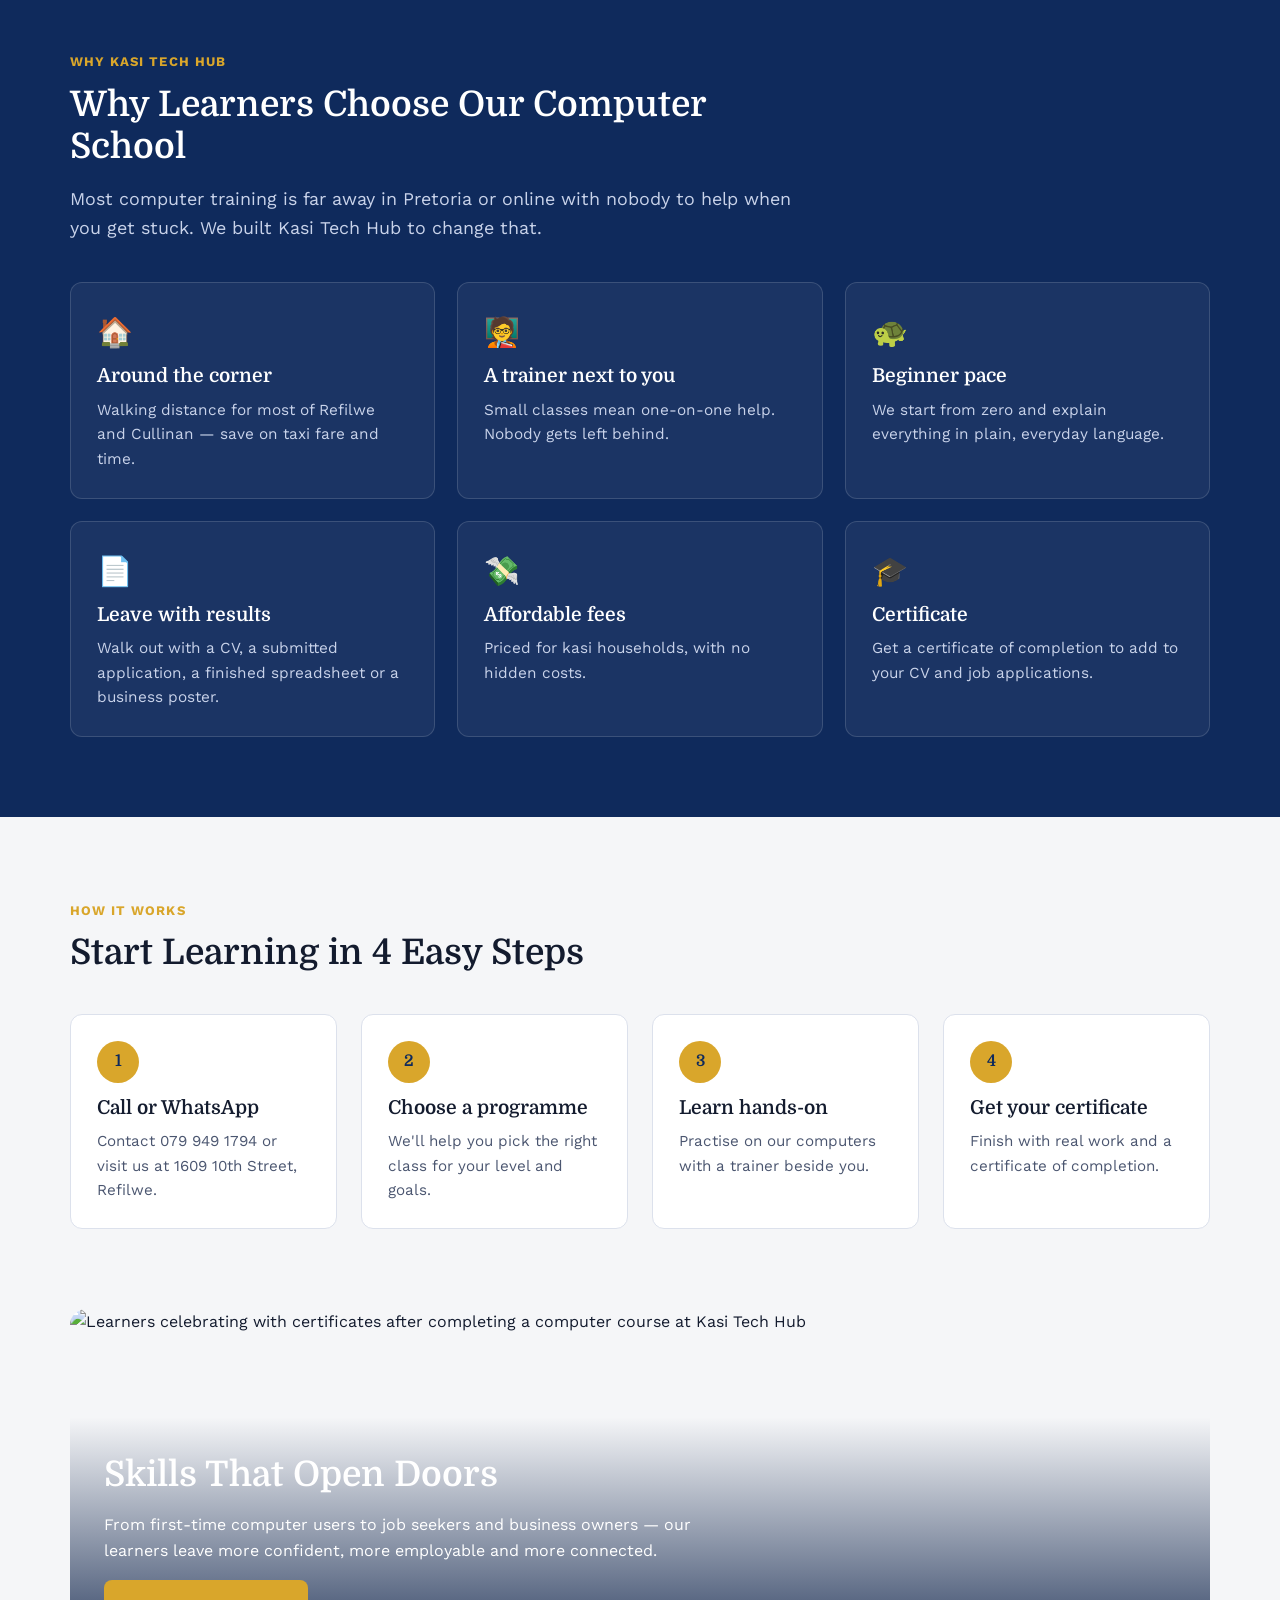
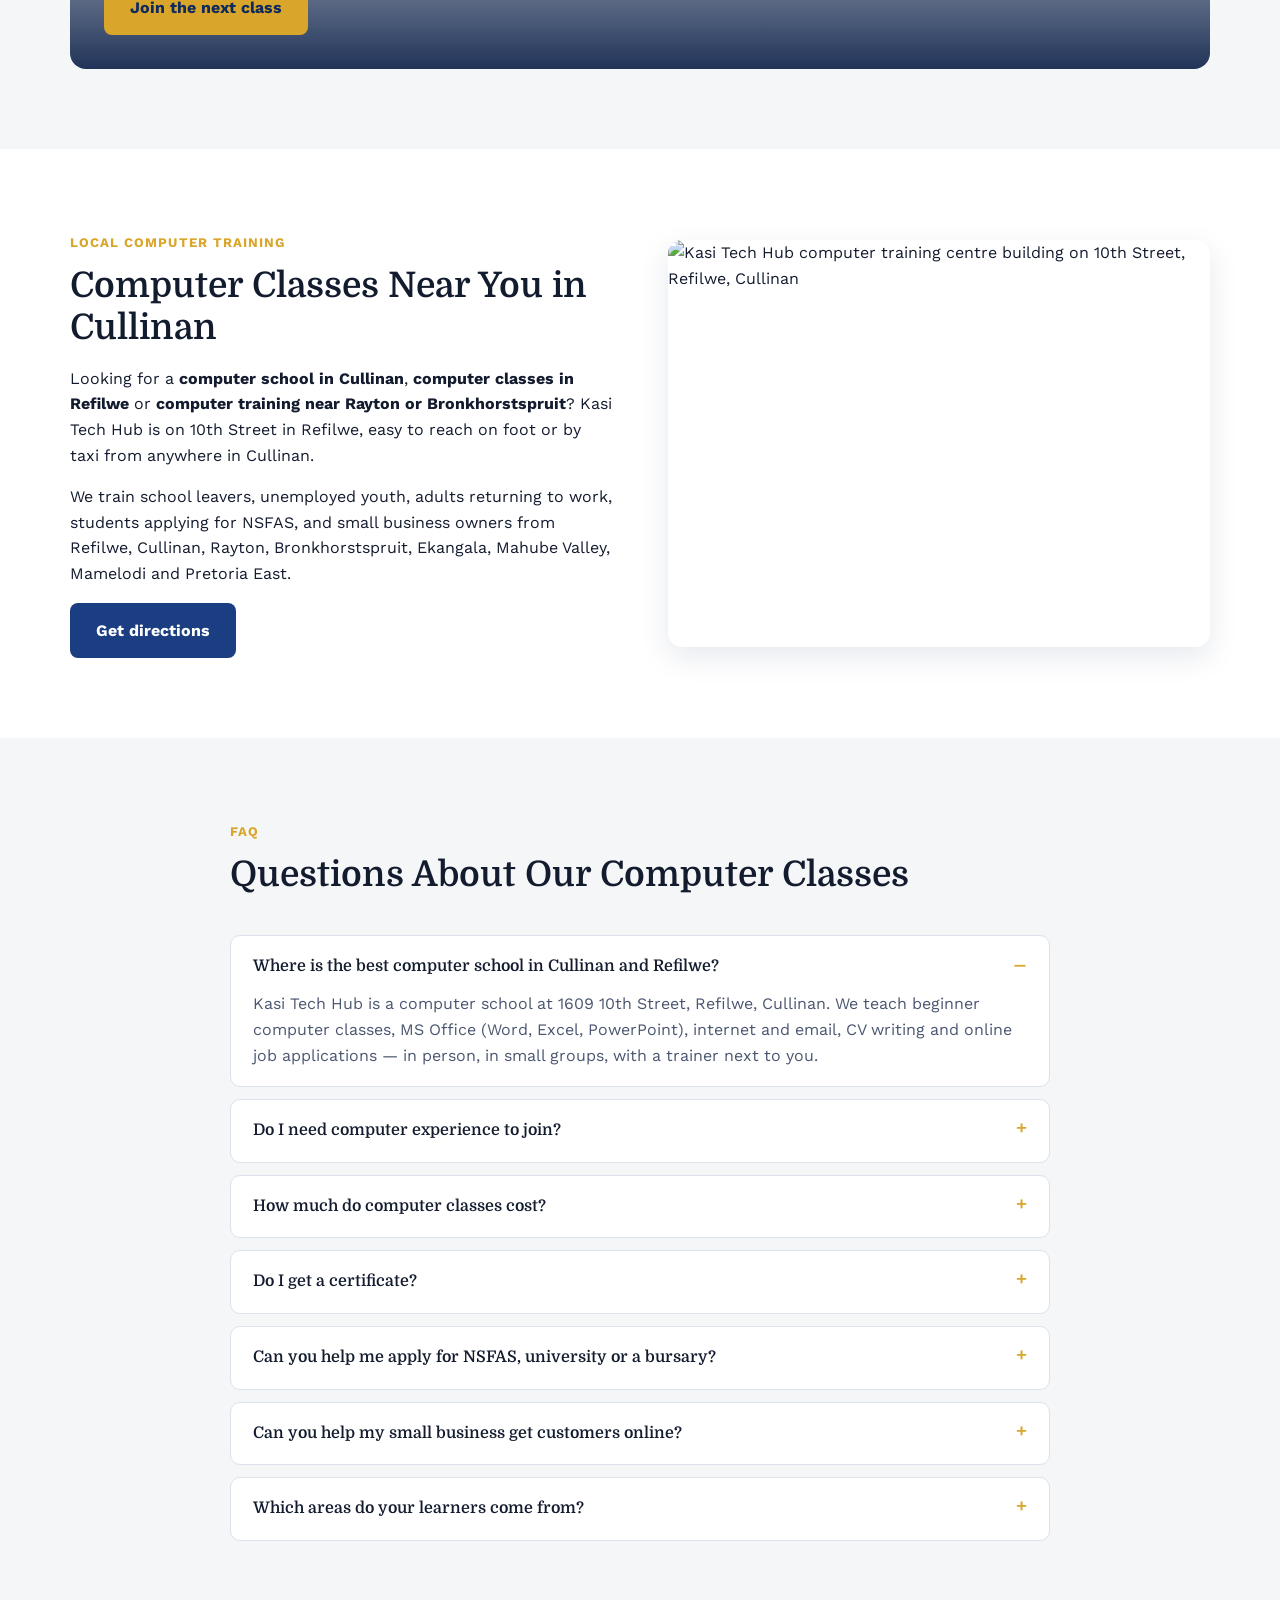
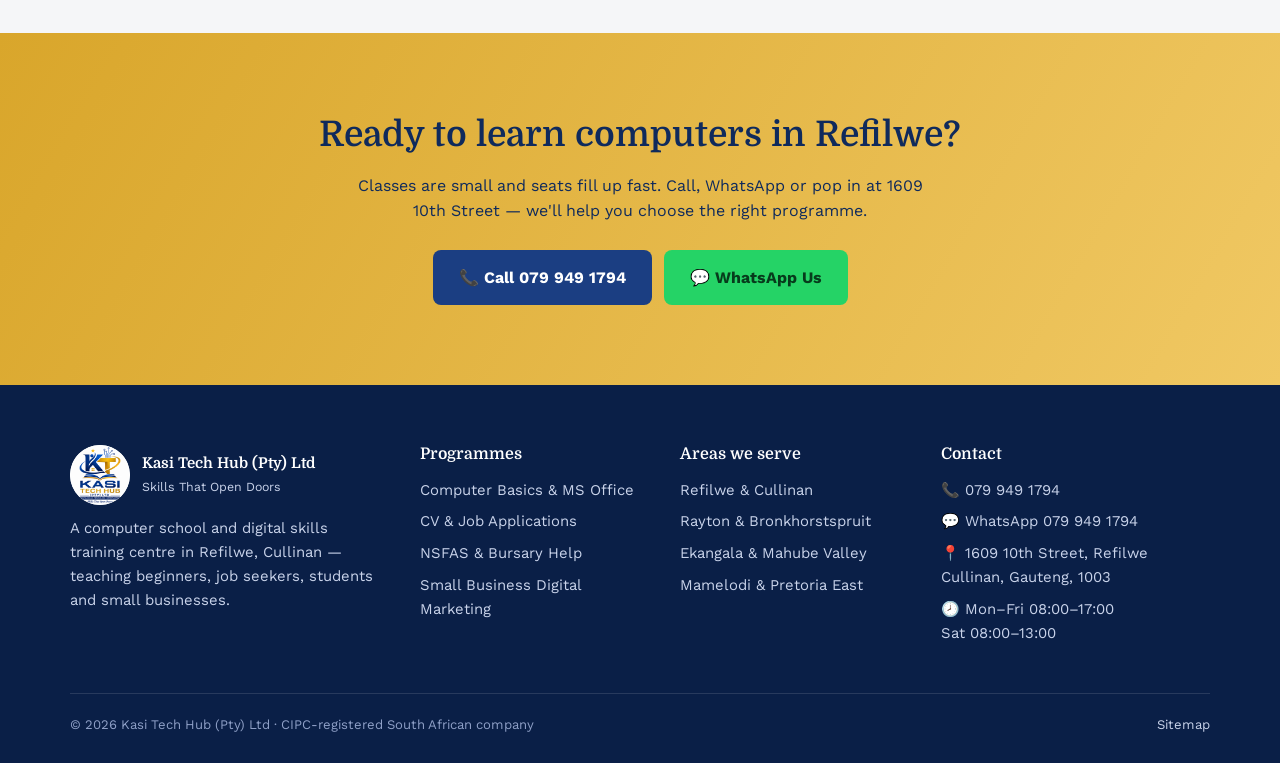
==== commit f7b11f8d: "Use local copies of five site photos Classroom, first-time learner, Excel, CV and NSFAS photos are n" ====
--- a/index.html
+++ b/index.html
@@ -18,11 +18,11 @@
 <meta property="og:title" content="Computer School in Cullinan &amp; Refilwe | Computer Classes – Kasi Tech Hub">
 <meta property="og:description" content="Kasi Tech Hub is a computer school in Refilwe, Cullinan. Beginner computer classes, MS Word, Excel &amp; PowerPoint, CV writing, NSFAS help and small-business marketing. Call 079 949 1794.">
 <meta property="og:url" content="https://www.kasitechhub.co.za/">
-<meta property="og:image" content="https://d8j0ntlcm91z4.cloudfront.net/user_3JV4uleisDnfjPxWDEigzoZjHHt/hf_20260926_125130_cab742f4-e5e0-47f6-91a9-5dfb69205cfe.png">
+<meta property="og:image" content="https://www.kasitechhub.co.za/assets/img/photos/classroom.jpg">
 <meta name="twitter:card" content="summary_large_image">
 <meta name="twitter:title" content="Computer School in Cullinan &amp; Refilwe | Computer Classes – Kasi Tech Hub">
 <meta name="twitter:description" content="Kasi Tech Hub is a computer school in Refilwe, Cullinan. Beginner computer classes, MS Word, Excel &amp; PowerPoint, CV writing, NSFAS help and small-business marketing. Call 079 949 1794.">
-<meta name="twitter:image" content="https://d8j0ntlcm91z4.cloudfront.net/user_3JV4uleisDnfjPxWDEigzoZjHHt/hf_20260926_125130_cab742f4-e5e0-47f6-91a9-5dfb69205cfe.png">
+<meta name="twitter:image" content="https://www.kasitechhub.co.za/assets/img/photos/classroom.jpg">
 <link rel="icon" type="image/png" sizes="32x32" href="assets/img/logo-32.png">
 <link rel="apple-touch-icon" href="assets/img/logo-180.png">
 <link rel="manifest" href="site.webmanifest">
@@ -50,7 +50,7 @@
  "url": "https://www.kasitechhub.co.za/",
  "logo": "https://www.kasitechhub.co.za/assets/img/logo-512.png",
  "image": [
-  "https://d8j0ntlcm91z4.cloudfront.net/user_3JV4uleisDnfjPxWDEigzoZjHHt/hf_20260926_125130_cab742f4-e5e0-47f6-91a9-5dfb69205cfe.png",
+  "https://www.kasitechhub.co.za/assets/img/photos/classroom.jpg",
   "https://d8j0ntlcm91z4.cloudfront.net/user_3JV4uleisDnfjPxWDEigzoZjHHt/hf_20260926_125216_9e14f090-a2b2-4d70-9766-797fb8b77fbd.png"
  ],
  "telephone": "+27799491794",
@@ -230,7 +230,7 @@
 
 <main id="main">
 <section class="hero">
-  <img class="hero-bg" src="https://d8j0ntlcm91z4.cloudfront.net/user_3JV4uleisDnfjPxWDEigzoZjHHt/hf_20260926_125130_cab742f4-e5e0-47f6-91a9-5dfb69205cfe_min.webp" alt="Learners at computers during a class at Kasi Tech Hub computer school in Refilwe, Cullinan" width="1600" height="900" fetchpriority="high">
+  <img class="hero-bg" src="assets/img/photos/classroom.webp" alt="Learners at computers during a class at Kasi Tech Hub computer school in Refilwe, Cullinan" width="1600" height="900" fetchpriority="high">
   <div class="wrap">
     <div class="hero-content">
       <span class="eyebrow">Computer School · Refilwe · Cullinan · Gauteng</span>
@@ -263,7 +263,7 @@
     </div>
     <div class="cards">
       <article class="card">
-        <img src="https://d8j0ntlcm91z4.cloudfront.net/user_3JV4uleisDnfjPxWDEigzoZjHHt/hf_20260926_125216_0af46487-e160-49c7-8f51-c1a892fc5977_min.webp" alt="Adult learner using a computer for the first time with a trainer at Kasi Tech Hub" loading="lazy" width="800" height="600">
+        <img src="assets/img/photos/first-time.webp" alt="Adult learner using a computer for the first time with a trainer at Kasi Tech Hub" loading="lazy" width="800" height="600">
         <div class="card-body"><span class="tag">MOST POPULAR</span><h3>Computer Basics &amp; MS Office</h3>
           <p>Switching on, typing, files and folders, then MS Word, Excel, PowerPoint, internet and email.</p>
           <a class="btn btn-navy btn-sm" href="programmes.html#computer-basics">Course details</a></div>
@@ -275,7 +275,7 @@
           <a class="btn btn-navy btn-sm" href="programmes.html#career">Course details</a></div>
       </article>
       <article class="card">
-        <img src="https://d8j0ntlcm91z4.cloudfront.net/user_3JV4uleisDnfjPxWDEigzoZjHHt/hf_20260926_125216_1683ec9e-e6e0-465c-a689-b8f0b4a8f1a8_min.webp" alt="Student getting help with an NSFAS and university application in Refilwe" loading="lazy" width="800" height="600">
+        <img src="assets/img/photos/nsfas.webp" alt="Student getting help with an NSFAS and university application in Refilwe" loading="lazy" width="800" height="600">
         <div class="card-body"><span class="tag">STUDENTS</span><h3>NSFAS, University &amp; Bursary Help</h3>
           <p>Step-by-step help completing and tracking NSFAS, university, college and bursary applications.</p>
           <a class="btn btn-navy btn-sm" href="programmes.html#education">Course details</a></div>
@@ -298,9 +298,9 @@
       <p class="lede">Every programme ends with something real you can use — a CV, a spreadsheet, a poster or a business post. Here are examples of the work done in our classes. Tap any image to enlarge.</p>
     </div>
     <div class="gallery">
-  <figure class=""><img src="https://d8j0ntlcm91z4.cloudfront.net/user_3JV4uleisDnfjPxWDEigzoZjHHt/hf_20260926_125216_7e4a7ed5-11cf-4974-9058-5f27483f0265_min.webp" alt="Professional CV — example of learner work at Kasi Tech Hub, Refilwe" loading="lazy" width="800" height="600"><figcaption><b>Professional CV</b>A learner's one-page CV, designed and printed in our Career Support programme.</figcaption></figure>
+  <figure class=""><img src="assets/img/photos/cv.webp" alt="Professional CV — example of learner work at Kasi Tech Hub, Refilwe" loading="lazy" width="800" height="600"><figcaption><b>Professional CV</b>A learner's one-page CV, designed and printed in our Career Support programme.</figcaption></figure>
   <figure class="tall"><img src="https://d8j0ntlcm91z4.cloudfront.net/user_3JV4uleisDnfjPxWDEigzoZjHHt/hf_20260926_125216_51a10f20-39b2-4c3d-bf39-344d93b96498_min.webp" alt="Poster for a local food business — example of learner work at Kasi Tech Hub, Refilwe" loading="lazy" width="800" height="600"><figcaption><b>Poster for a local food business</b>A promotional A3 poster made for a Refilwe kitchen in our Business Support programme.</figcaption></figure>
-  <figure class=""><img src="https://d8j0ntlcm91z4.cloudfront.net/user_3JV4uleisDnfjPxWDEigzoZjHHt/hf_20260926_125216_e2cdcccf-f65b-4228-a088-2543e880b2ff_min.webp" alt="Spaza shop sales spreadsheet — example of learner work at Kasi Tech Hub, Refilwe" loading="lazy" width="800" height="600"><figcaption><b>Spaza shop sales spreadsheet</b>Tracking stock and sales with formulas and charts in the MS Excel module.</figcaption></figure>
+  <figure class=""><img src="assets/img/photos/excel.webp" alt="Spaza shop sales spreadsheet — example of learner work at Kasi Tech Hub, Refilwe" loading="lazy" width="800" height="600"><figcaption><b>Spaza shop sales spreadsheet</b>Tracking stock and sales with formulas and charts in the MS Excel module.</figcaption></figure>
   <figure class=""><img src="https://d8j0ntlcm91z4.cloudfront.net/user_3JV4uleisDnfjPxWDEigzoZjHHt/hf_20260926_125216_acf73781-5646-41f3-902a-8734a750a89c_min.webp" alt="Social media promo post — example of learner work at Kasi Tech Hub, Refilwe" loading="lazy" width="800" height="600"><figcaption><b>Social media promo post</b>A car-wash special designed and posted on the business page by a learner.</figcaption></figure>
   <figure class=""><img src="https://d8j0ntlcm91z4.cloudfront.net/user_3JV4uleisDnfjPxWDEigzoZjHHt/hf_20260926_125216_6c82ff08-cc99-49a5-a837-b574ddd1720a_min.webp" alt="Cover letter in MS Word — example of learner work at Kasi Tech Hub, Refilwe" loading="lazy" width="800" height="600"><figcaption><b>Cover letter in MS Word</b>Formatting a job cover letter in the MS Word module.</figcaption></figure>
   <figure class=""><img src="https://d8j0ntlcm91z4.cloudfront.net/user_3JV4uleisDnfjPxWDEigzoZjHHt/hf_20260926_125216_dae05018-004c-401d-9f7d-161fc2ddcc3b_min.webp" alt="PowerPoint presentation — example of learner work at Kasi Tech Hub, Refilwe" loading="lazy" width="800" height="600"><figcaption><b>PowerPoint presentation</b>A learner presents a business plan to the class in the PowerPoint module.</figcaption></figure>
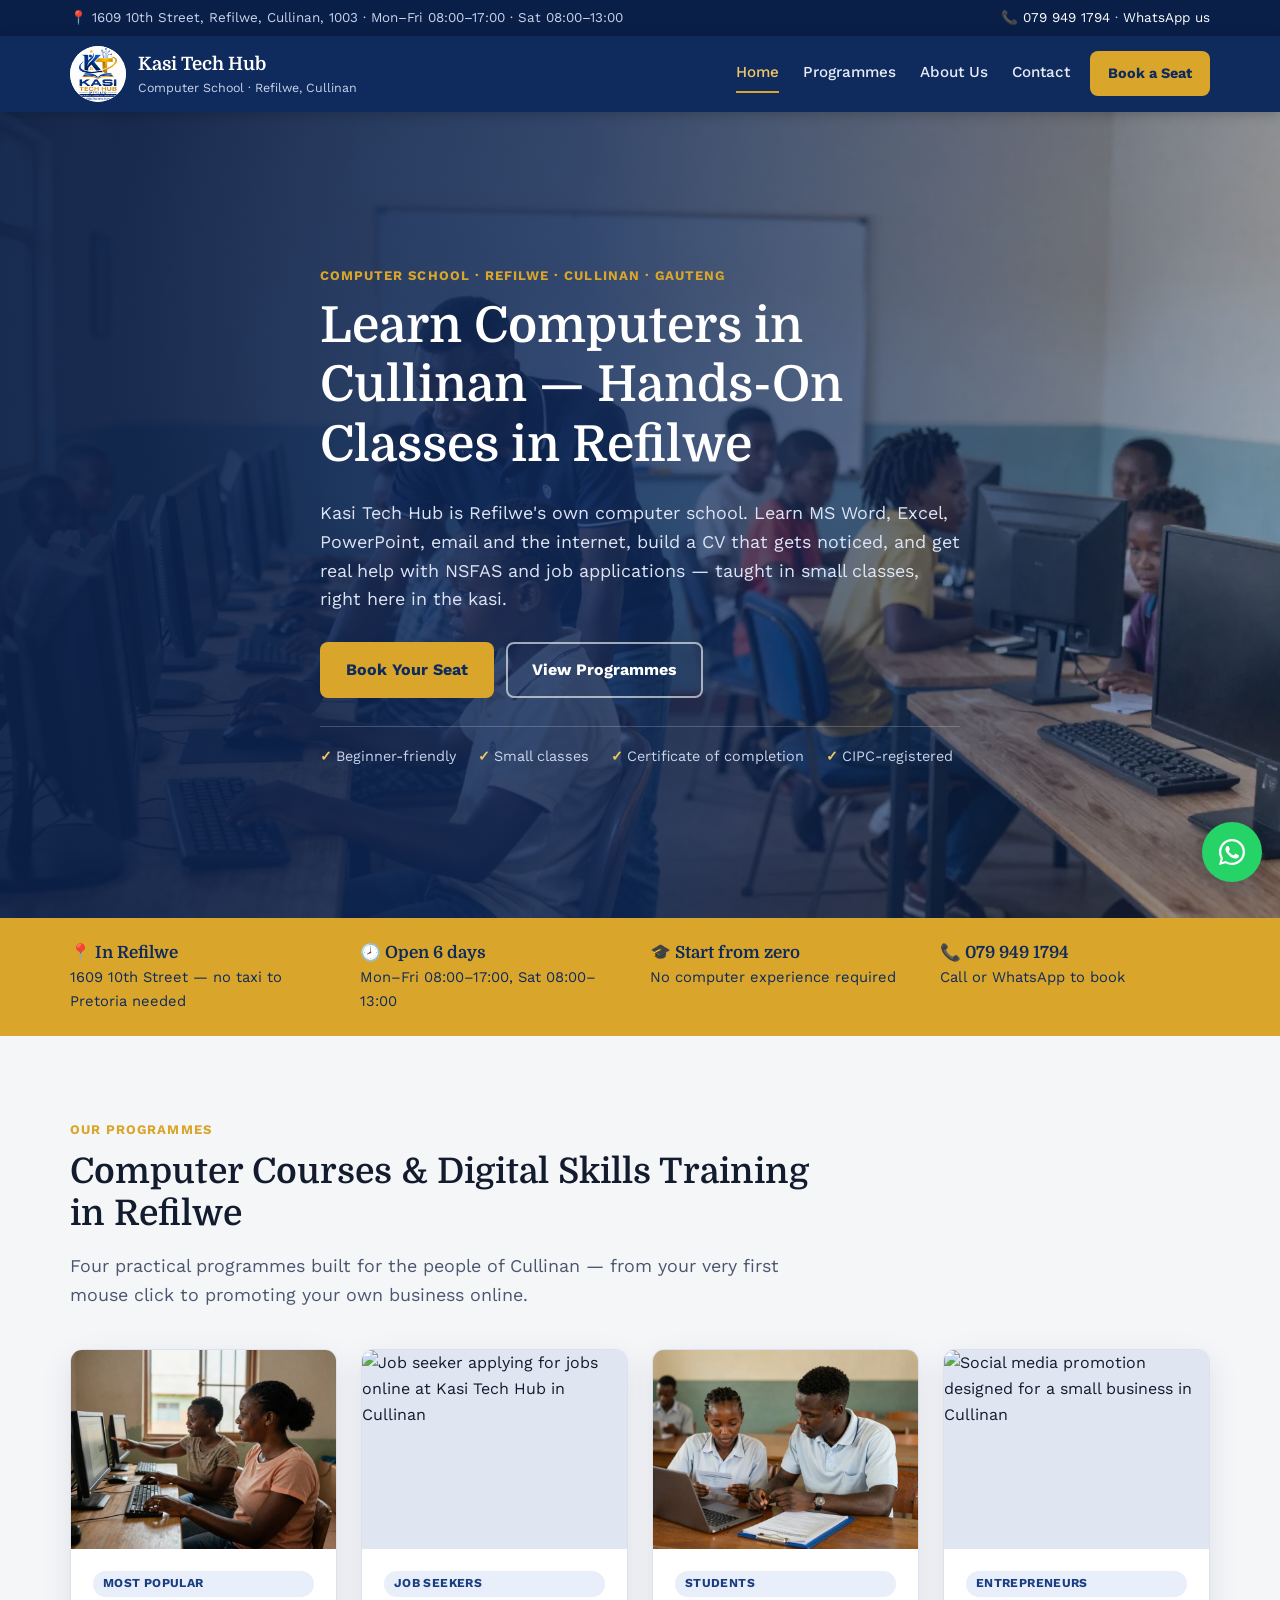
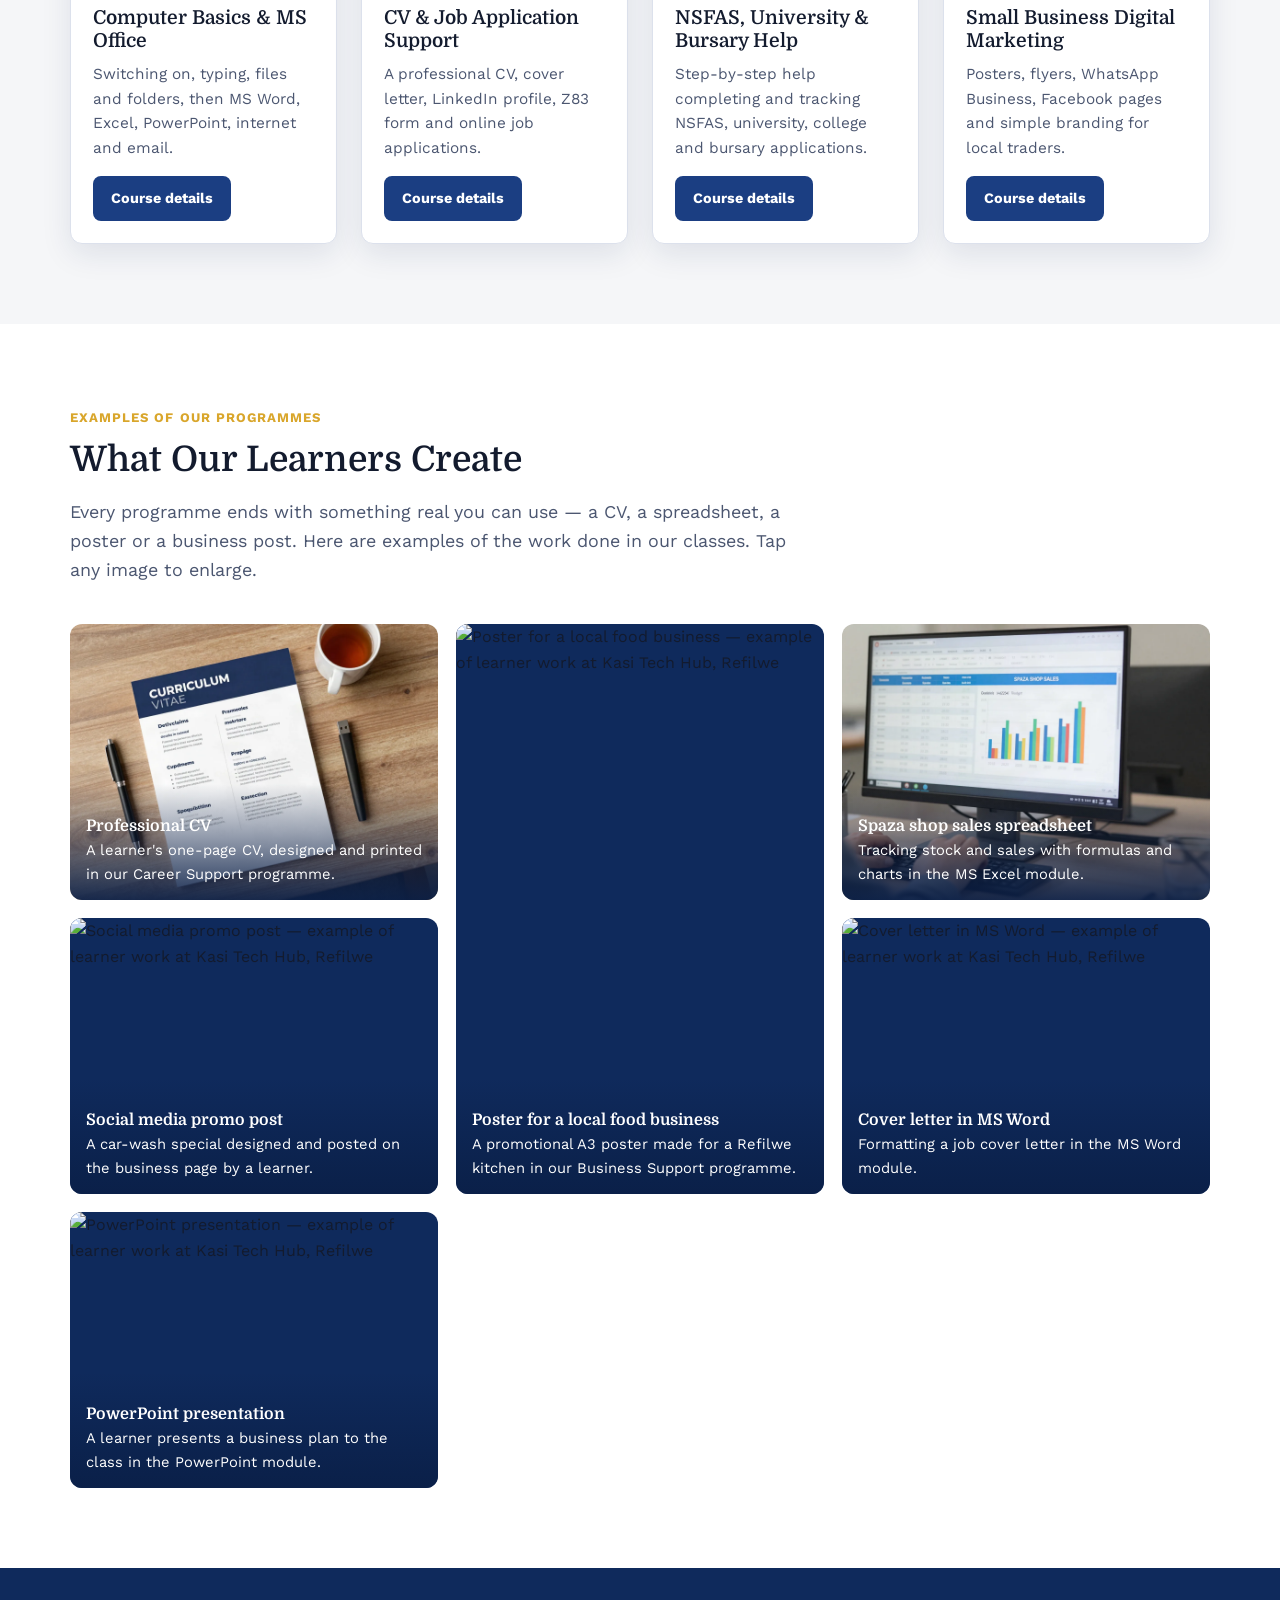
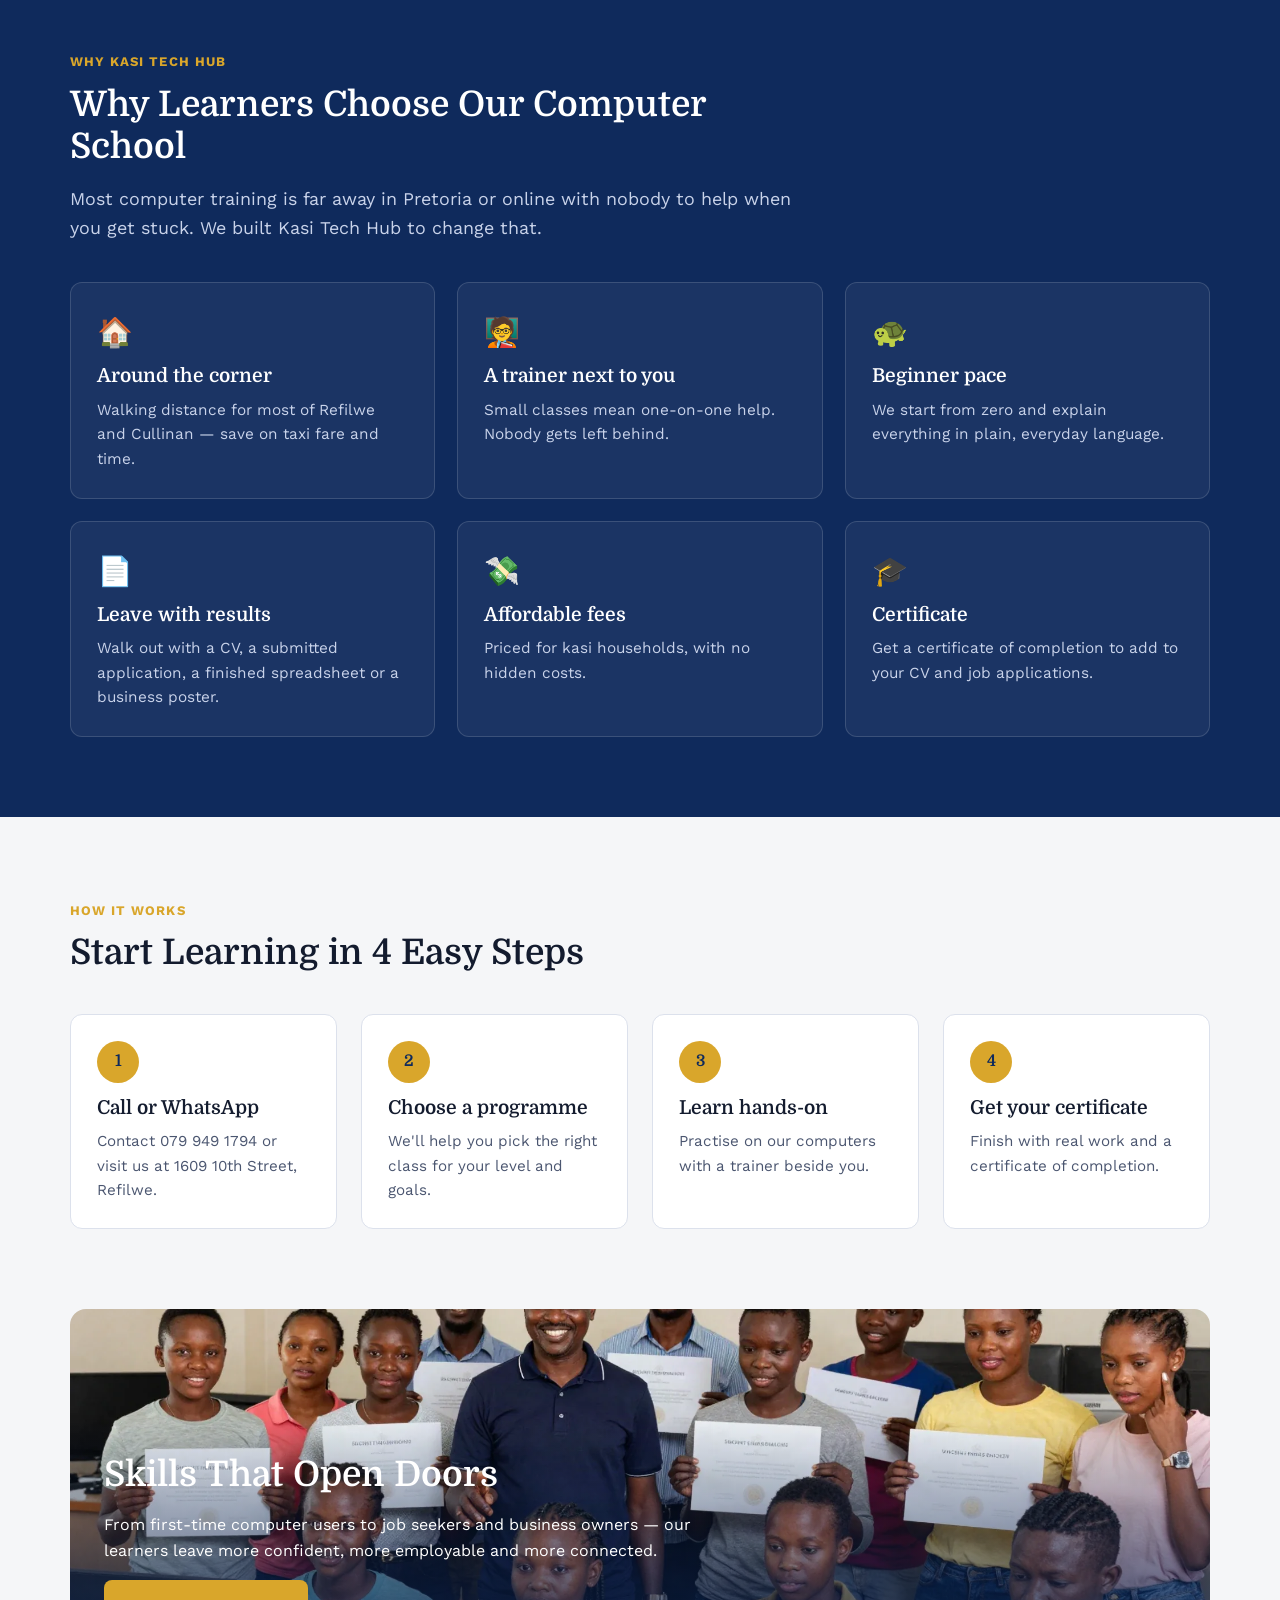
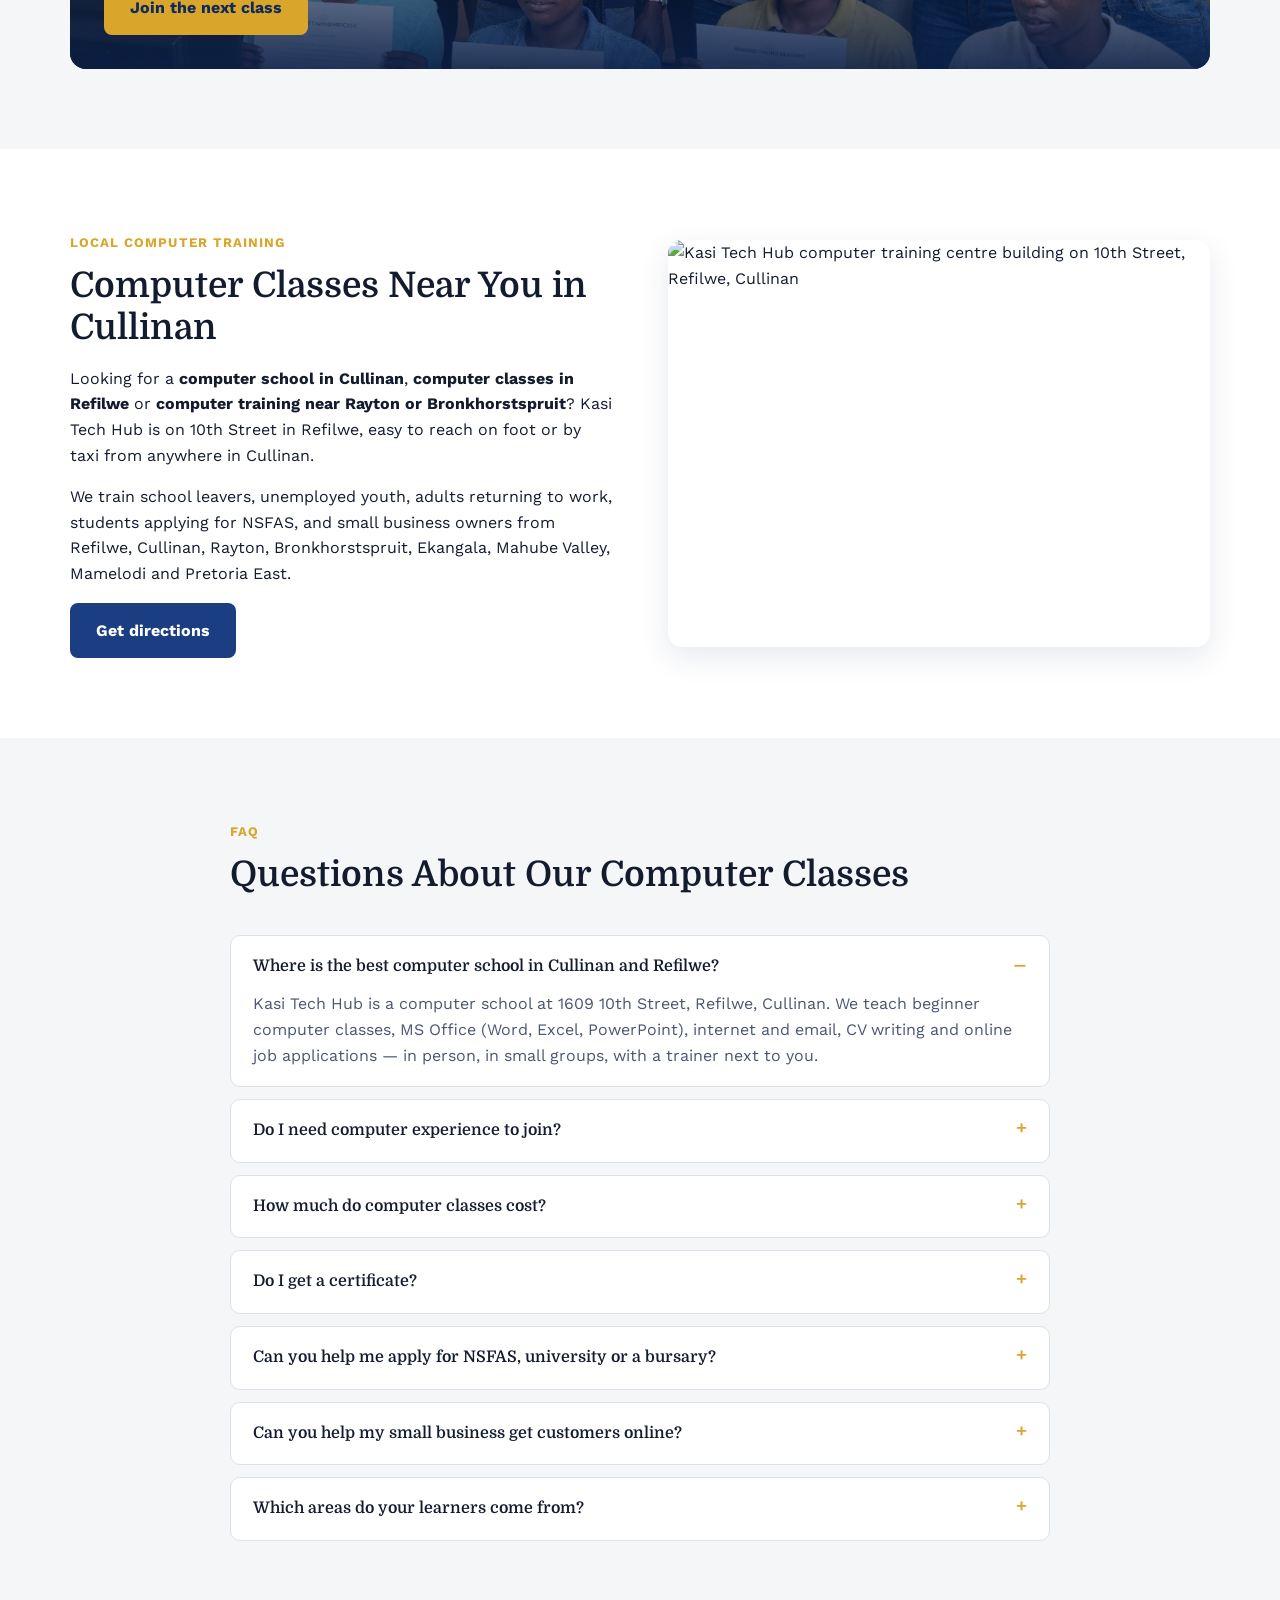
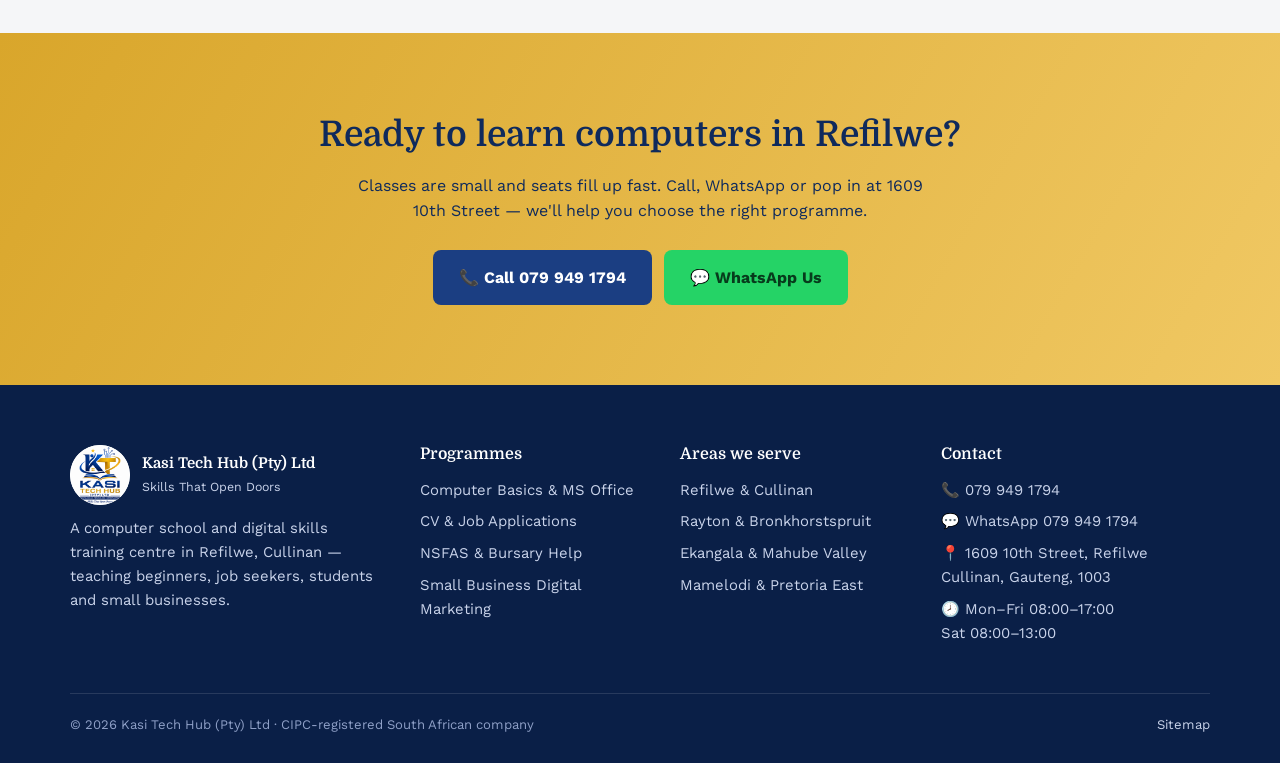
==== commit 8b1a3104: "Use local copy of the graduates photo Co-Authored-By: Claude Opus 5.5 <noreply@anthropic.com> Claude" ====
--- a/index.html
+++ b/index.html
@@ -342,7 +342,7 @@
 <section style="padding-top:0">
   <div class="wrap">
     <div class="banner">
-      <img src="https://d8j0ntlcm91z4.cloudfront.net/user_3JV4uleisDnfjPxWDEigzoZjHHt/hf_20260926_125243_c3351b5f-0755-4ce2-a9d0-02a6b1ad0cc9_min.webp" alt="Learners celebrating with certificates after completing a computer course at Kasi Tech Hub" loading="lazy" width="1600" height="900">
+      <img src="assets/img/photos/graduates.webp" alt="Learners celebrating with certificates after completing a computer course at Kasi Tech Hub" loading="lazy" width="1600" height="900">
       <div class="banner-text">
         <h2>Skills That Open Doors</h2>
         <p>From first-time computer users to job seekers and business owners — our learners leave more confident, more employable and more connected.</p>
